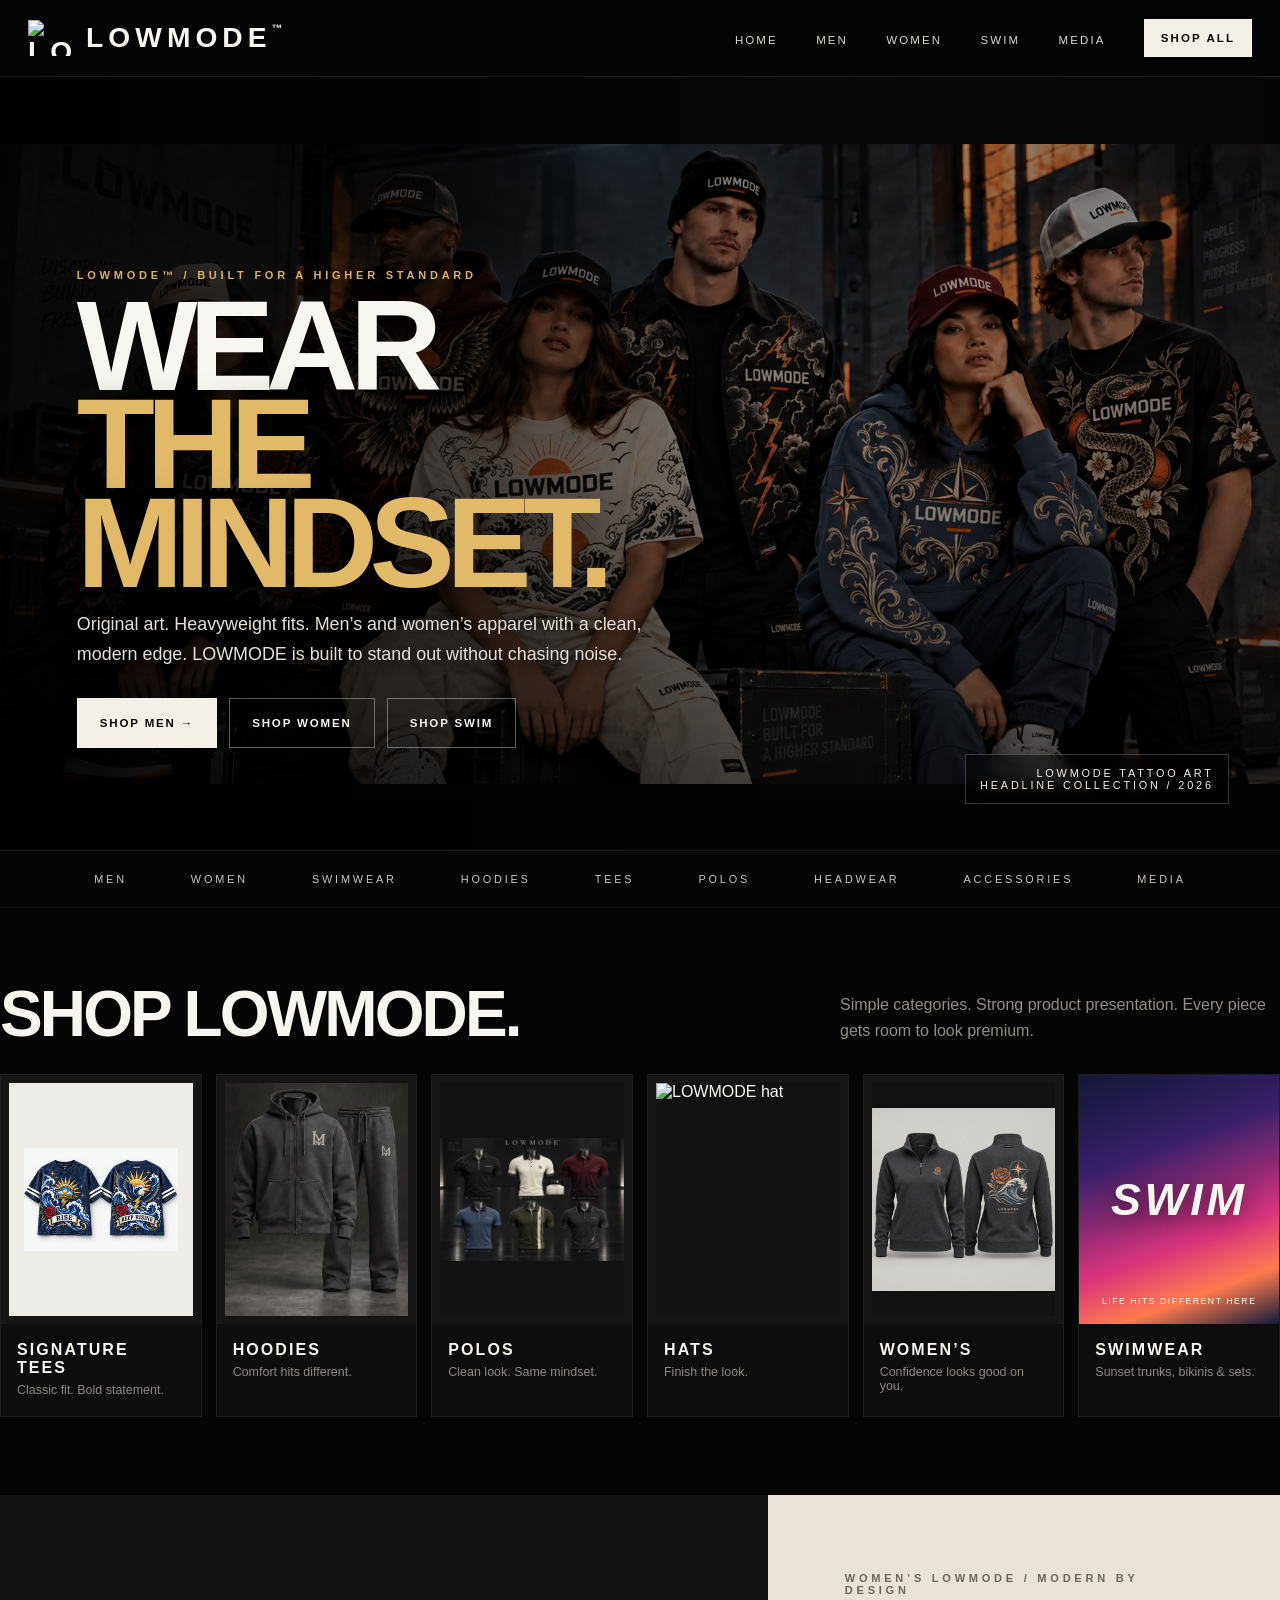
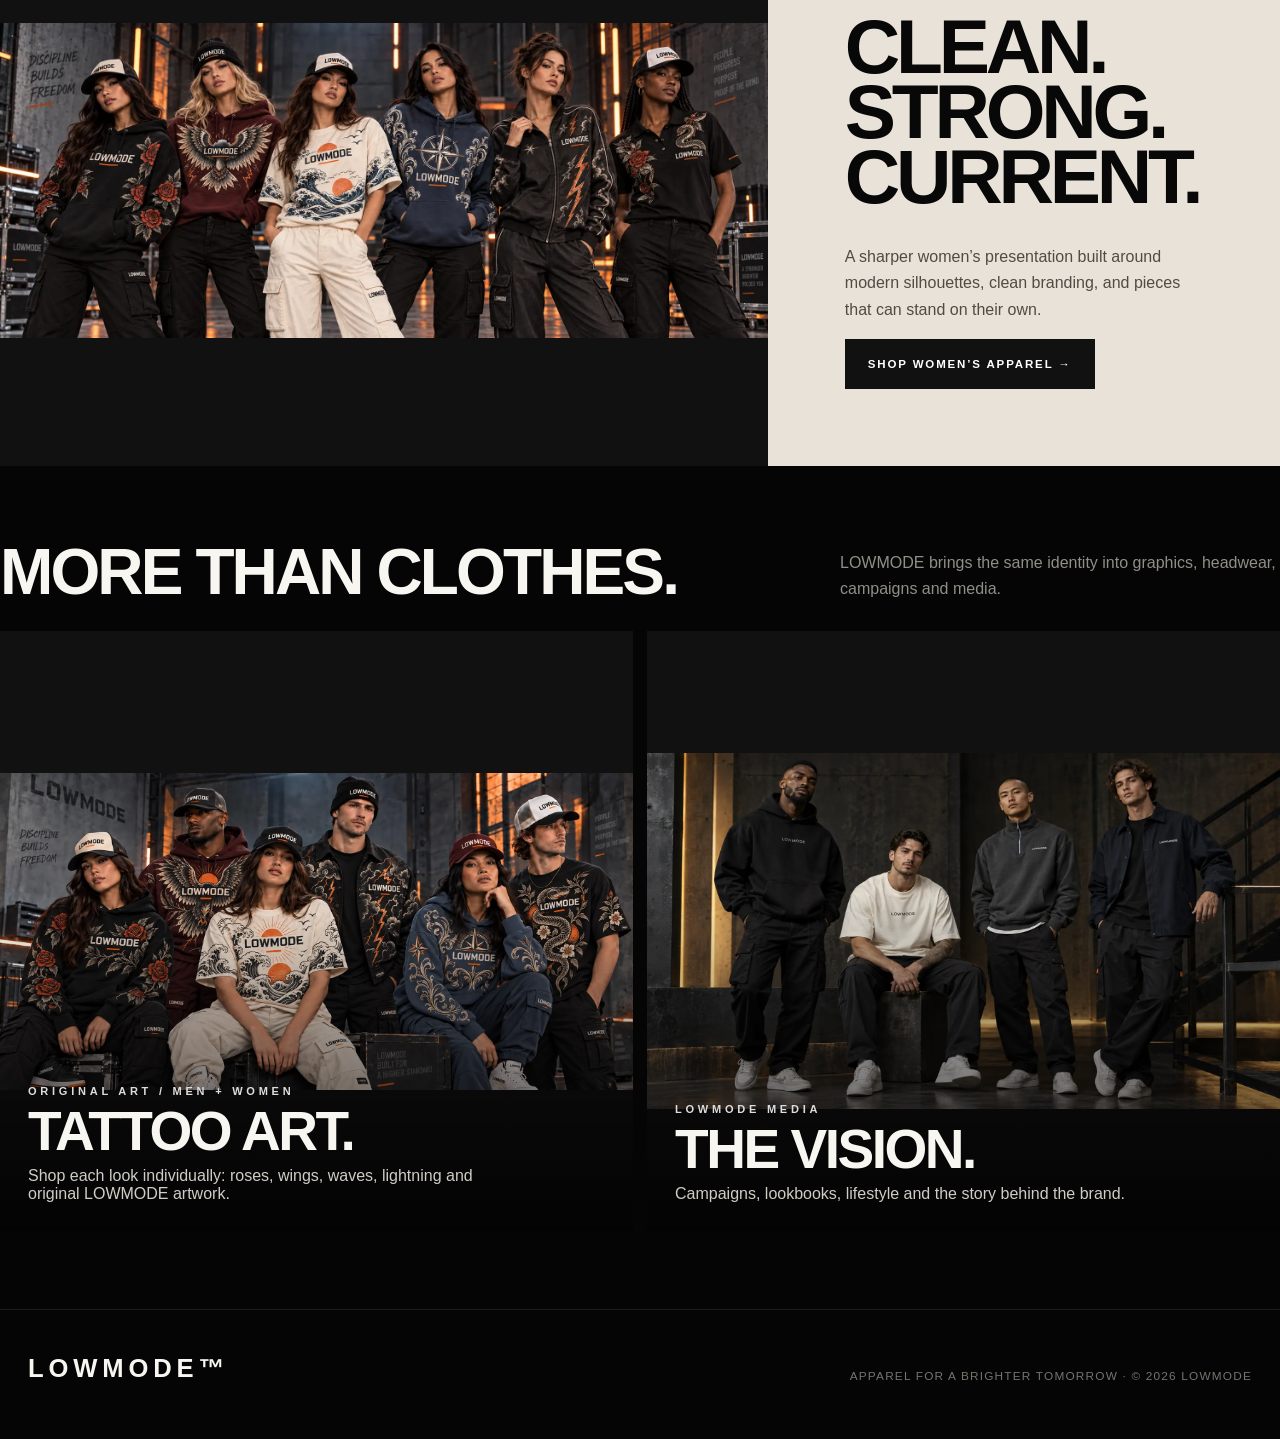
==== index.html @ 1d06d812 "Add swimwear section to LOWMODE homepage" ====
<!doctype html>
<html lang="en">
<head>
  <meta charset="utf-8">
  <meta name="viewport" content="width=device-width, initial-scale=1">
  <meta name="description" content="LOWMODE™ — modern apparel for men and women. Better clothes. Brighter days.">
  <meta name="theme-color" content="#050505">
  <title>LOWMODE™ — Better Clothes. Brighter Days.</title>
  <style>
    *{box-sizing:border-box}html{scroll-behavior:smooth}body{margin:0;background:#050505;color:#f7f6f1;font-family:Inter,Arial,sans-serif;-webkit-font-smoothing:antialiased}a{color:inherit;text-decoration:none}img{display:block;width:100%;max-width:100%;height:auto}.shell{width:min(1440px,100%);margin:auto;padding:0 28px}
    header{position:sticky;top:0;z-index:20;background:rgba(5,5,5,.94);backdrop-filter:blur(18px);border-bottom:1px solid #ffffff18}.nav{min-height:76px;display:flex;align-items:center;justify-content:space-between;gap:28px}.brand{font-size:clamp(1.35rem,2.2vw,2rem);font-weight:800;letter-spacing:.18em}.brand sup{font-size:.38em;vertical-align:top}.links{display:flex;align-items:center;gap:clamp(20px,3vw,44px);font-size:.72rem;letter-spacing:.18em;text-transform:uppercase;color:#d8d6d0}.links a{padding:28px 0 24px}.links a:hover{color:white}.shop-link{border:1px solid #f4f0e8!important;background:#f4f0e8;color:#090909!important;padding:12px 16px!important;font-weight:800}
    .hero{position:relative;min-height:86vh;display:flex;align-items:flex-end;overflow:hidden;background:#090909;border-bottom:1px solid #ffffff14}.hero-bg{position:absolute;inset:0;display:flex;align-items:center;justify-content:center;background:#090909}.hero-bg img{width:100%;height:100%;object-fit:contain;object-position:center;filter:saturate(1.03) contrast(1.09) brightness(.76)}.hero:after{content:"";position:absolute;inset:0;background:linear-gradient(90deg,rgba(0,0,0,.9) 0%,rgba(0,0,0,.64) 36%,rgba(0,0,0,.18) 68%,rgba(0,0,0,.4) 100%),linear-gradient(0deg,rgba(0,0,0,.58),transparent 48%)}.hero-copy{position:relative;z-index:2;max-width:860px;padding:clamp(54px,8vw,112px) clamp(22px,6vw,84px)}.eyebrow{font-size:.69rem;letter-spacing:.34em;text-transform:uppercase;color:#d8b16a;font-weight:800}.hero h1{margin:16px 0 18px;font-size:clamp(4.8rem,10vw,9.8rem);line-height:.77;letter-spacing:-.067em;text-transform:uppercase;text-shadow:0 12px 36px rgba(0,0,0,.55)}.hero h1 span{display:block}.hero h1 .gold{color:#e2b968}.hero p{max-width:610px;color:#e4e0d9;line-height:1.65;font-size:clamp(.98rem,1.4vw,1.12rem);text-shadow:0 2px 14px #000}.cta{display:flex;gap:12px;flex-wrap:wrap;margin-top:28px}.btn{display:inline-flex;align-items:center;justify-content:center;min-height:50px;padding:0 22px;border:1px solid #ffffff5c;font-size:.72rem;font-weight:800;letter-spacing:.16em;text-transform:uppercase;transition:.2s}.btn.primary{background:#f4f0e8;color:#090909;border-color:#f4f0e8}.btn:hover{transform:translateY(-2px);box-shadow:0 12px 28px #0005}.hero-note{position:absolute;z-index:3;right:clamp(20px,4vw,52px);bottom:clamp(22px,4vw,46px);text-align:right;font-size:.68rem;letter-spacing:.26em;text-transform:uppercase;color:#f3eee5;padding:12px 14px;border:1px solid #ffffff36;background:#0007;backdrop-filter:blur(8px)}
    .strip{border-bottom:1px solid #ffffff12}.strip-inner{display:flex;justify-content:center;gap:clamp(24px,5vw,76px);padding:22px 28px;font-size:.68rem;letter-spacing:.26em;text-transform:uppercase;color:#c9c6be;overflow-x:auto;white-space:nowrap}
    .section{padding:78px 0}.section-head{display:flex;justify-content:space-between;align-items:end;gap:28px;margin-bottom:30px}.section-head h2{margin:0;font-size:clamp(2.3rem,5vw,5rem);line-height:.9;letter-spacing:-.045em;text-transform:uppercase}.section-head p{margin:0;max-width:440px;color:#918e87;line-height:1.6}
    .category-grid{display:grid;grid-template-columns:repeat(6,1fr);gap:14px}.card{background:#0d0d0d;border:1px solid #ffffff12;overflow:hidden;transition:.2s}.card:hover{transform:translateY(-3px);border-color:#ffffff2e}.card-media{aspect-ratio:4/5;overflow:hidden;background:#151515;display:flex;align-items:center;justify-content:center;padding:8px}.card-media img{width:100%;height:100%;object-fit:contain;object-position:center;background:#111}.card-media.contain img{object-fit:contain;padding:8%;background:#efede7}.swim-media{position:relative;background:linear-gradient(160deg,#101735 0%,#39206a 32%,#db347b 65%,#ff7b4d 82%,#111a3d 100%);padding:0}.swim-media:before{content:"SWIM";font-size:clamp(1.9rem,3.5vw,4rem);font-weight:900;letter-spacing:.08em;font-style:italic;text-shadow:0 5px 24px #0008}.swim-media:after{content:"LIFE HITS DIFFERENT HERE";position:absolute;left:14px;right:14px;bottom:18px;text-align:center;font-size:.54rem;letter-spacing:.18em}.card-copy{padding:17px 16px 19px}.card-copy h3{margin:0 0 6px;font-size:1rem;letter-spacing:.13em;text-transform:uppercase}.card-copy p{margin:0;color:#8e8b85;font-size:.78rem}
    .statement{display:grid;grid-template-columns:1.2fr .8fr;min-height:560px;background:#e8e2d8;color:#080808}.statement img{width:100%;height:100%;object-fit:contain;object-position:center;background:#111}.statement-copy{padding:clamp(40px,6vw,90px);display:flex;flex-direction:column;justify-content:center}.statement-copy .eyebrow{color:#6b655c}.statement-copy h2{margin:18px 0;font-size:clamp(3.2rem,6vw,6.6rem);line-height:.85;letter-spacing:-.055em;text-transform:uppercase}.statement-copy p{max-width:520px;line-height:1.65;color:#504b44}.statement-copy .btn{border-color:#111;background:#111;color:white;width:max-content}
    .split{display:grid;grid-template-columns:1fr 1fr;gap:14px}.feature{position:relative;min-height:600px;overflow:hidden;background:#111;display:flex;align-items:center;justify-content:center}.feature img{width:100%;height:100%;object-fit:contain;object-position:center;background:#111}.feature:after{content:"";position:absolute;inset:0;background:linear-gradient(180deg,transparent 44%,rgba(0,0,0,.82))}.feature-copy{position:absolute;z-index:2;left:28px;right:28px;bottom:28px}.feature-copy .eyebrow{color:#ddd}.feature-copy h3{margin:10px 0 12px;font-size:clamp(2.5rem,4.3vw,4.8rem);line-height:.88;text-transform:uppercase;letter-spacing:-.045em}.feature-copy p{margin:0;color:#d0cdc5;max-width:500px}
    footer{border-top:1px solid #ffffff17;padding:44px 0 56px}.foot{display:flex;justify-content:space-between;align-items:end;gap:30px}.foot strong{font-size:1.6rem;letter-spacing:.19em}.foot p{margin:0;color:#77736d;font-size:.74rem;letter-spacing:.1em;text-transform:uppercase}
    .brand{display:flex;align-items:center;gap:10px}.brand-emblem{width:48px!important;height:36px!important;object-fit:contain!important;flex:0 0 auto}
    @media(max-width:1100px){.category-grid{grid-template-columns:repeat(3,1fr)}}
    @media(max-width:1000px){.hero{min-height:82vh}.statement{grid-template-columns:1fr}.statement img{max-height:580px}.split{grid-template-columns:1fr}.feature{min-height:520px}.hero-note{display:none}}
    @media(max-width:720px){.shell{padding:0 16px}.nav{min-height:66px;align-items:center;padding-top:10px;padding-bottom:10px;gap:14px}.brand span{display:none}.links{gap:18px;max-width:calc(100vw - 82px);overflow-x:auto;white-space:nowrap}.links a{padding:10px 0}.shop-link{padding:9px 12px!important}.hero{min-height:76vh}.hero-copy{padding:44px 20px 54px}.hero h1{font-size:clamp(4.1rem,19vw,6rem)}.hero p{max-width:94%}.section{padding:54px 0}.section-head{display:block}.section-head p{margin-top:14px}.category-grid{grid-template-columns:1fr 1fr;gap:9px}.card-copy{padding:13px 11px}.statement-copy{padding:42px 22px}.feature{min-height:460px}.foot{display:block}.foot p{margin-top:16px}}
  </style>
</head>
<body>
  <header>
    <div class="nav shell">
      <a class="brand" href="/"><img class="brand-emblem" src="/assets/lowmode-eagle-lm-emblem.webp" alt="LOWMODE eagle LM emblem"><span>LOWMODE<sup>™</sup></span></a>
      <nav class="links" aria-label="Main navigation"><a href="/" aria-current="page">Home</a><a href="/collection.html#men">Men</a><a href="/women.html">Women</a><a href="/swimwear.html">Swim</a><a href="/lookbook.html">Media</a><a class="shop-link" href="/collection.html#all">Shop all</a></nav>
    </div>
  </header>

  <main>
    <section class="hero">
      <div class="hero-bg"><img src="/assets/lowmode-tattoo-art-collection.webp" alt="LOWMODE tattoo art collection campaign"></div>
      <div class="hero-copy"><div class="eyebrow">LOWMODE™ / Built for a higher standard</div><h1><span>Wear</span><span class="gold">the mindset.</span></h1><p>Original art. Heavyweight fits. Men’s and women’s apparel with a clean, modern edge. LOWMODE is built to stand out without chasing noise.</p><div class="cta"><a class="btn primary" href="/collection.html#men">Shop men →</a><a class="btn" href="/women.html">Shop women</a><a class="btn" href="/swimwear.html">Shop swim</a></div></div>
      <div class="hero-note">LOWMODE Tattoo Art<br>Headline Collection / 2026</div>
    </section>
    <div class="strip"><div class="strip-inner"><span>Men</span><span>Women</span><span>Swimwear</span><span>Hoodies</span><span>Tees</span><span>Polos</span><span>Headwear</span><span>Accessories</span><span>Media</span></div></div>
    <section class="section shell"><div class="section-head"><h2>Shop LOWMODE.</h2><p>Simple categories. Strong product presentation. Every piece gets room to look premium.</p></div><div class="category-grid"><a class="card" href="/collection.html#tee-shirts"><div class="card-media contain"><img src="/assets/rise-tee-front-back-v2.jpg" alt="LOWMODE signature tee"></div><div class="card-copy"><h3>Signature Tees</h3><p>Classic fit. Bold statement.</p></div></a><a class="card" href="/collection.html#layers"><div class="card-media"><img src="/assets/graphite-set.webp" alt="LOWMODE hoodie"></div><div class="card-copy"><h3>Hoodies</h3><p>Comfort hits different.</p></div></a><a class="card" href="/collection.html#polos"><div class="card-media"><img src="/assets/lowmode-premium-polo-collection.webp" alt="LOWMODE premium polo"></div><div class="card-copy"><h3>Polos</h3><p>Clean look. Same mindset.</p></div></a><a class="card" href="/collection.html#accessories"><div class="card-media"><img src="/assets/lowmode-sunset-cap.webp" alt="LOWMODE hat"></div><div class="card-copy"><h3>Hats</h3><p>Finish the look.</p></div></a><a class="card" href="/women.html"><div class="card-media"><img src="/assets/lowmode-rose-current-quarter-zip.webp" alt="LOWMODE Rose Current Quarter-Zip"></div><div class="card-copy"><h3>Women’s</h3><p>Confidence looks good on you.</p></div></a><a class="card" href="/swimwear.html"><div class="card-media swim-media"></div><div class="card-copy"><h3>Swimwear</h3><p>Sunset trunks, bikinis & sets.</p></div></a></div></section>
    <section class="statement"><img src="/assets/lowmode-womens-complete.webp" alt="LOWMODE women modern apparel campaign"><div class="statement-copy"><div class="eyebrow">Women’s LOWMODE / Modern by design</div><h2>Clean.<br>Strong.<br>Current.</h2><p>A sharper women’s presentation built around modern silhouettes, clean branding, and pieces that can stand on their own.</p><a class="btn" href="/women.html">Shop women’s apparel →</a></div></section>
    <section class="section shell"><div class="section-head"><h2>More than clothes.</h2><p>LOWMODE brings the same identity into graphics, headwear, campaigns and media.</p></div><div class="split"><a class="feature" href="/collection.html#tattoo"><img src="/assets/lowmode-tattoo-art-collection.webp" alt="LOWMODE tattoo art collection"><div class="feature-copy"><div class="eyebrow">Original art / Men + Women</div><h3>Tattoo Art.</h3><p>Shop each look individually: roses, wings, waves, lightning and original LOWMODE artwork.</p></div></a><a class="feature" href="/lookbook.html"><img src="/assets/lowmode-mens-modern.webp" alt="LOWMODE lifestyle campaign"><div class="feature-copy"><div class="eyebrow">LOWMODE Media</div><h3>The vision.</h3><p>Campaigns, lookbooks, lifestyle and the story behind the brand.</p></div></a></div></section>
  </main>
  <footer><div class="foot shell"><strong>LOWMODE™</strong><p>Apparel for a brighter tomorrow · © 2026 LOWMODE</p></div></footer>
</body>
</html>
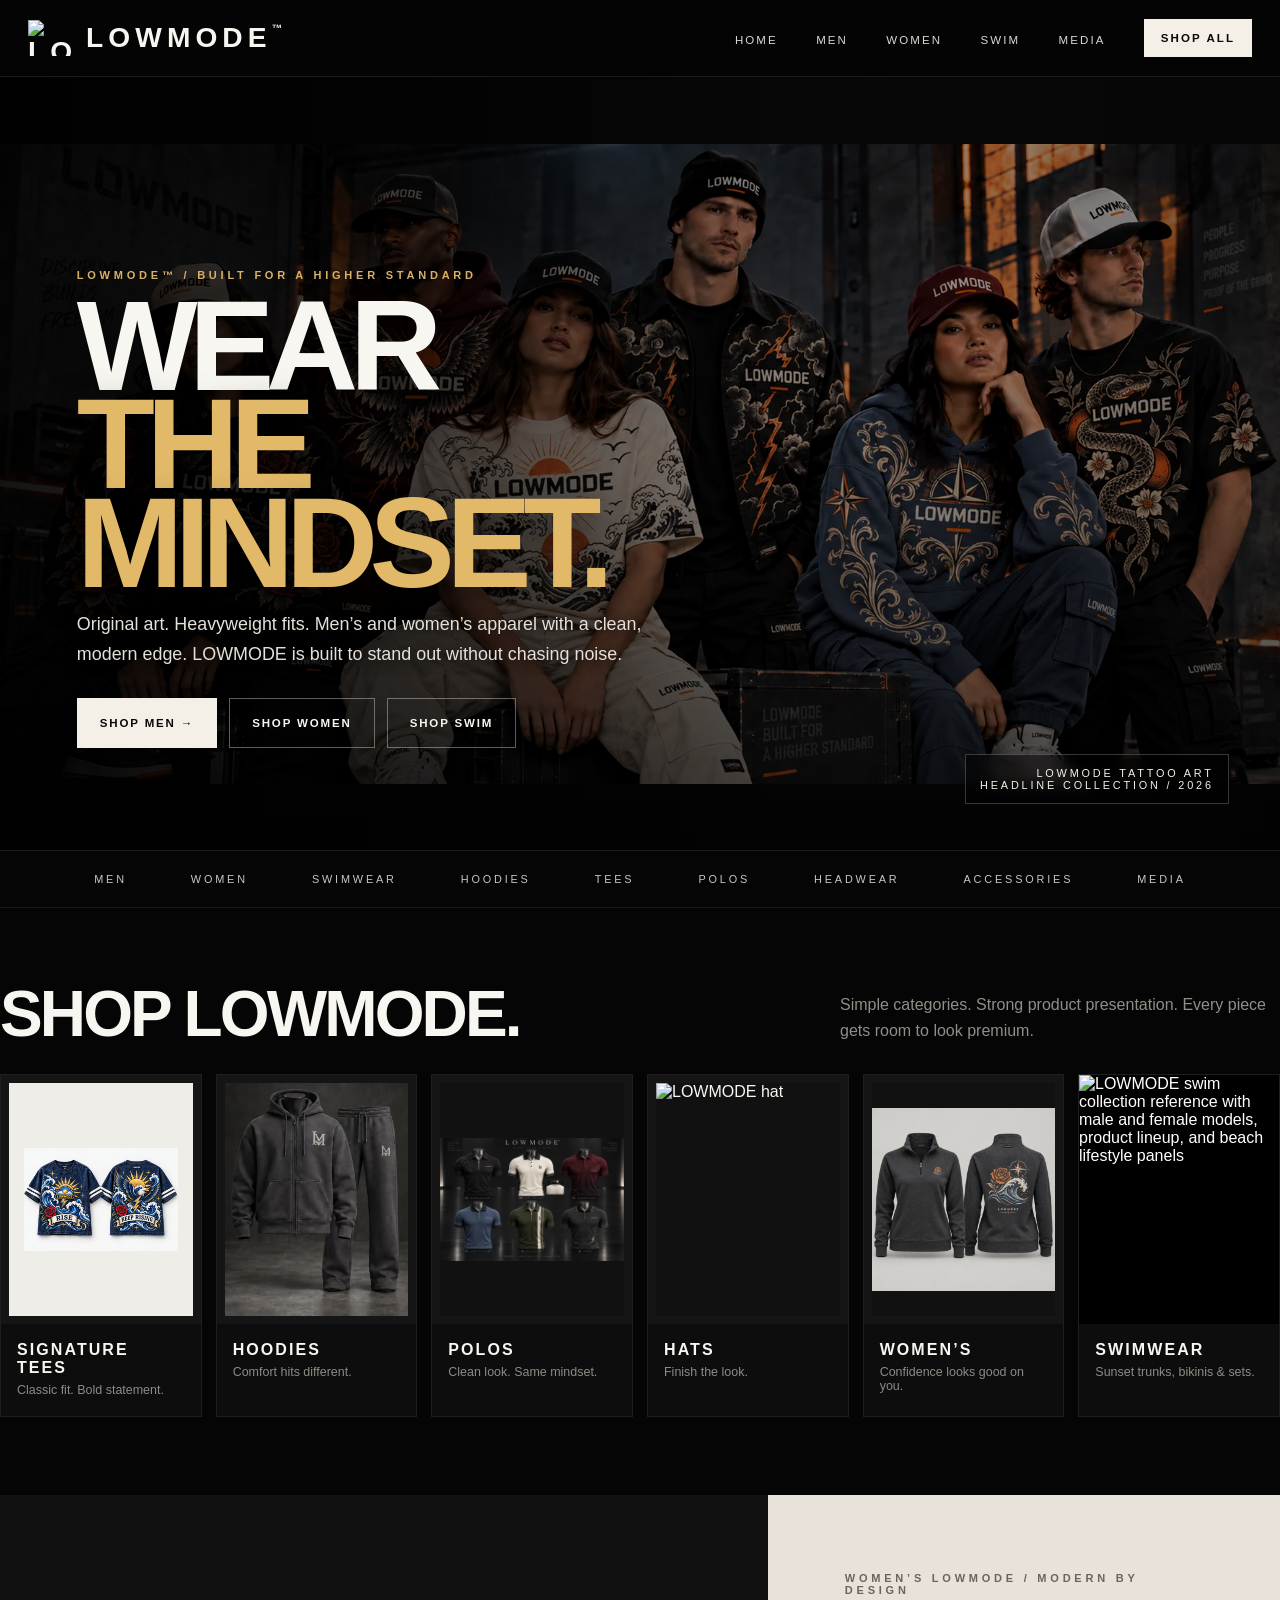
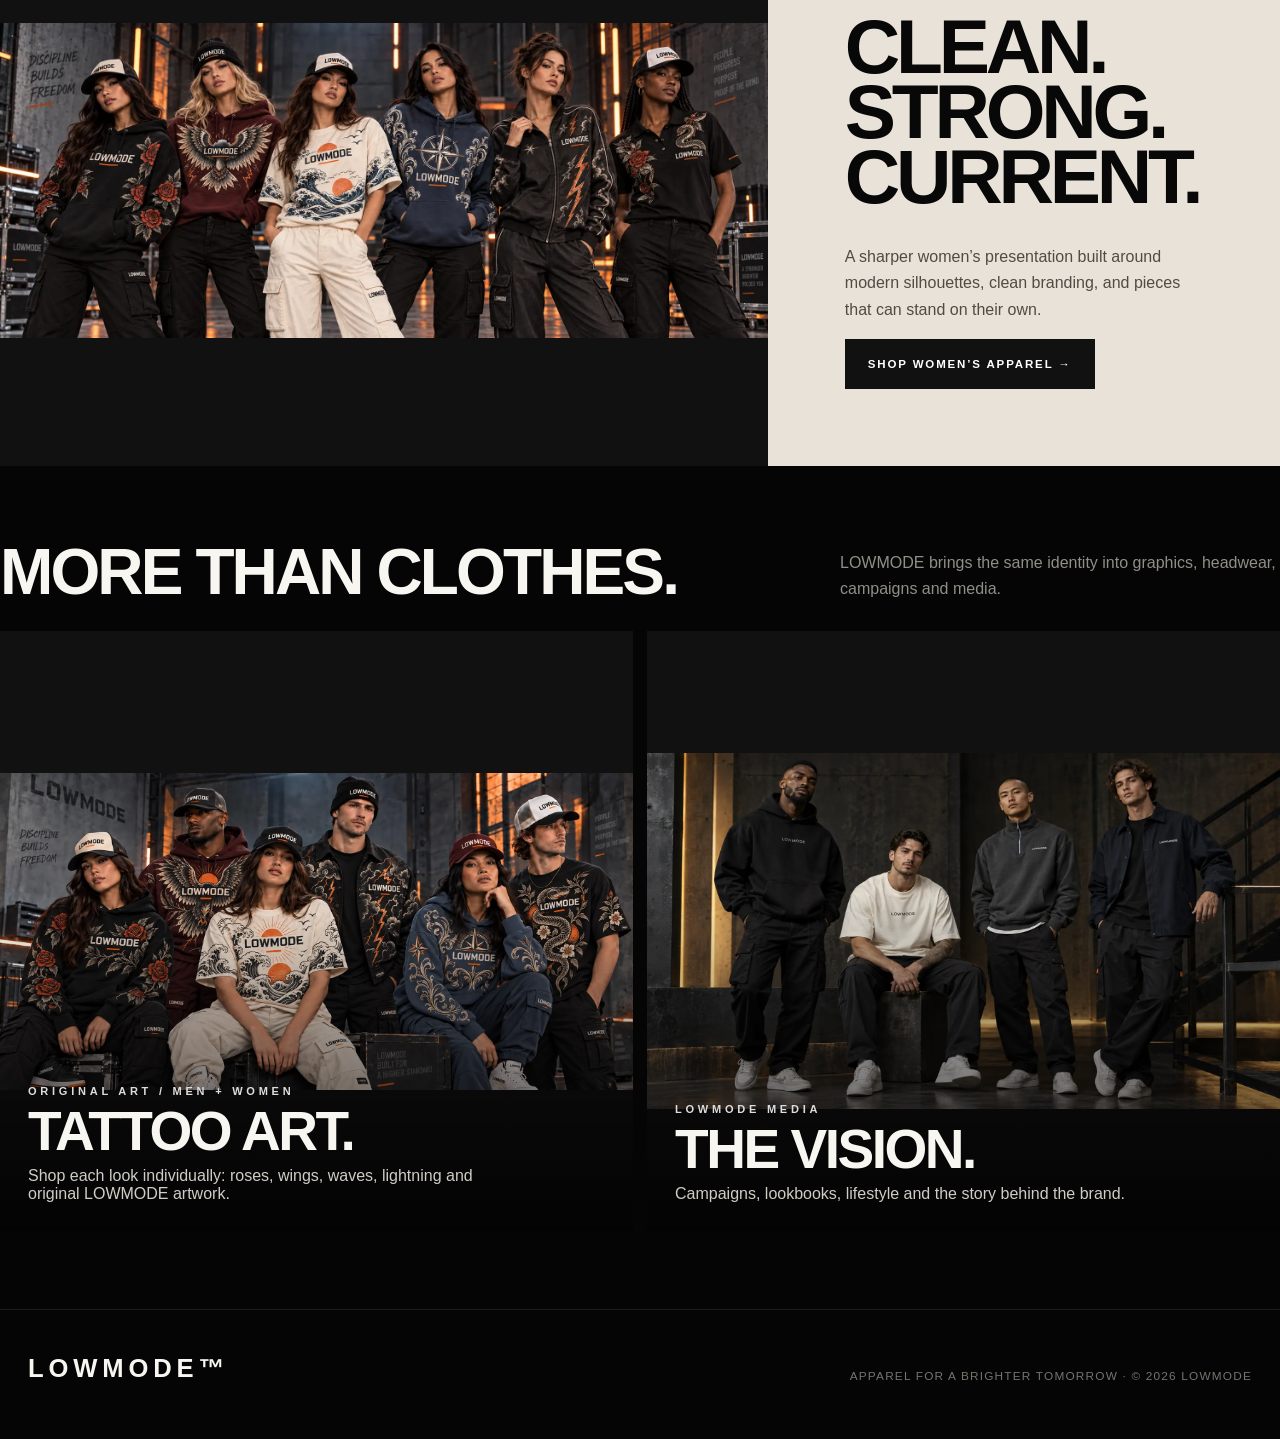
==== commit e7ce6db0: "Show live swim collection preview on homepage" ====
--- a/index.html
+++ b/index.html
@@ -12,7 +12,7 @@
     .hero{position:relative;min-height:86vh;display:flex;align-items:flex-end;overflow:hidden;background:#090909;border-bottom:1px solid #ffffff14}.hero-bg{position:absolute;inset:0;display:flex;align-items:center;justify-content:center;background:#090909}.hero-bg img{width:100%;height:100%;object-fit:contain;object-position:center;filter:saturate(1.03) contrast(1.09) brightness(.76)}.hero:after{content:"";position:absolute;inset:0;background:linear-gradient(90deg,rgba(0,0,0,.9) 0%,rgba(0,0,0,.64) 36%,rgba(0,0,0,.18) 68%,rgba(0,0,0,.4) 100%),linear-gradient(0deg,rgba(0,0,0,.58),transparent 48%)}.hero-copy{position:relative;z-index:2;max-width:860px;padding:clamp(54px,8vw,112px) clamp(22px,6vw,84px)}.eyebrow{font-size:.69rem;letter-spacing:.34em;text-transform:uppercase;color:#d8b16a;font-weight:800}.hero h1{margin:16px 0 18px;font-size:clamp(4.8rem,10vw,9.8rem);line-height:.77;letter-spacing:-.067em;text-transform:uppercase;text-shadow:0 12px 36px rgba(0,0,0,.55)}.hero h1 span{display:block}.hero h1 .gold{color:#e2b968}.hero p{max-width:610px;color:#e4e0d9;line-height:1.65;font-size:clamp(.98rem,1.4vw,1.12rem);text-shadow:0 2px 14px #000}.cta{display:flex;gap:12px;flex-wrap:wrap;margin-top:28px}.btn{display:inline-flex;align-items:center;justify-content:center;min-height:50px;padding:0 22px;border:1px solid #ffffff5c;font-size:.72rem;font-weight:800;letter-spacing:.16em;text-transform:uppercase;transition:.2s}.btn.primary{background:#f4f0e8;color:#090909;border-color:#f4f0e8}.btn:hover{transform:translateY(-2px);box-shadow:0 12px 28px #0005}.hero-note{position:absolute;z-index:3;right:clamp(20px,4vw,52px);bottom:clamp(22px,4vw,46px);text-align:right;font-size:.68rem;letter-spacing:.26em;text-transform:uppercase;color:#f3eee5;padding:12px 14px;border:1px solid #ffffff36;background:#0007;backdrop-filter:blur(8px)}
     .strip{border-bottom:1px solid #ffffff12}.strip-inner{display:flex;justify-content:center;gap:clamp(24px,5vw,76px);padding:22px 28px;font-size:.68rem;letter-spacing:.26em;text-transform:uppercase;color:#c9c6be;overflow-x:auto;white-space:nowrap}
     .section{padding:78px 0}.section-head{display:flex;justify-content:space-between;align-items:end;gap:28px;margin-bottom:30px}.section-head h2{margin:0;font-size:clamp(2.3rem,5vw,5rem);line-height:.9;letter-spacing:-.045em;text-transform:uppercase}.section-head p{margin:0;max-width:440px;color:#918e87;line-height:1.6}
-    .category-grid{display:grid;grid-template-columns:repeat(6,1fr);gap:14px}.card{background:#0d0d0d;border:1px solid #ffffff12;overflow:hidden;transition:.2s}.card:hover{transform:translateY(-3px);border-color:#ffffff2e}.card-media{aspect-ratio:4/5;overflow:hidden;background:#151515;display:flex;align-items:center;justify-content:center;padding:8px}.card-media img{width:100%;height:100%;object-fit:contain;object-position:center;background:#111}.card-media.contain img{object-fit:contain;padding:8%;background:#efede7}.swim-media{position:relative;background:linear-gradient(160deg,#101735 0%,#39206a 32%,#db347b 65%,#ff7b4d 82%,#111a3d 100%);padding:0}.swim-media:before{content:"SWIM";font-size:clamp(1.9rem,3.5vw,4rem);font-weight:900;letter-spacing:.08em;font-style:italic;text-shadow:0 5px 24px #0008}.swim-media:after{content:"LIFE HITS DIFFERENT HERE";position:absolute;left:14px;right:14px;bottom:18px;text-align:center;font-size:.54rem;letter-spacing:.18em}.card-copy{padding:17px 16px 19px}.card-copy h3{margin:0 0 6px;font-size:1rem;letter-spacing:.13em;text-transform:uppercase}.card-copy p{margin:0;color:#8e8b85;font-size:.78rem}
+    .category-grid{display:grid;grid-template-columns:repeat(6,1fr);gap:14px}.card{background:#0d0d0d;border:1px solid #ffffff12;overflow:hidden;transition:.2s}.card:hover{transform:translateY(-3px);border-color:#ffffff2e}.card-media{aspect-ratio:4/5;overflow:hidden;background:#151515;display:flex;align-items:center;justify-content:center;padding:8px}.card-media img{width:100%;height:100%;object-fit:contain;object-position:center;background:#111}.card-media.contain img{object-fit:contain;padding:8%;background:#efede7}.swim-media{position:relative;background:#111;padding:0;overflow:hidden}.swim-media iframe{width:100%;height:100%;border:0;pointer-events:none;display:block;background:#000}.card-copy{padding:17px 16px 19px}.card-copy h3{margin:0 0 6px;font-size:1rem;letter-spacing:.13em;text-transform:uppercase}.card-copy p{margin:0;color:#8e8b85;font-size:.78rem}
     .statement{display:grid;grid-template-columns:1.2fr .8fr;min-height:560px;background:#e8e2d8;color:#080808}.statement img{width:100%;height:100%;object-fit:contain;object-position:center;background:#111}.statement-copy{padding:clamp(40px,6vw,90px);display:flex;flex-direction:column;justify-content:center}.statement-copy .eyebrow{color:#6b655c}.statement-copy h2{margin:18px 0;font-size:clamp(3.2rem,6vw,6.6rem);line-height:.85;letter-spacing:-.055em;text-transform:uppercase}.statement-copy p{max-width:520px;line-height:1.65;color:#504b44}.statement-copy .btn{border-color:#111;background:#111;color:white;width:max-content}
     .split{display:grid;grid-template-columns:1fr 1fr;gap:14px}.feature{position:relative;min-height:600px;overflow:hidden;background:#111;display:flex;align-items:center;justify-content:center}.feature img{width:100%;height:100%;object-fit:contain;object-position:center;background:#111}.feature:after{content:"";position:absolute;inset:0;background:linear-gradient(180deg,transparent 44%,rgba(0,0,0,.82))}.feature-copy{position:absolute;z-index:2;left:28px;right:28px;bottom:28px}.feature-copy .eyebrow{color:#ddd}.feature-copy h3{margin:10px 0 12px;font-size:clamp(2.5rem,4.3vw,4.8rem);line-height:.88;text-transform:uppercase;letter-spacing:-.045em}.feature-copy p{margin:0;color:#d0cdc5;max-width:500px}
     footer{border-top:1px solid #ffffff17;padding:44px 0 56px}.foot{display:flex;justify-content:space-between;align-items:end;gap:30px}.foot strong{font-size:1.6rem;letter-spacing:.19em}.foot p{margin:0;color:#77736d;font-size:.74rem;letter-spacing:.1em;text-transform:uppercase}
@@ -37,10 +37,10 @@
       <div class="hero-note">LOWMODE Tattoo Art<br>Headline Collection / 2026</div>
     </section>
     <div class="strip"><div class="strip-inner"><span>Men</span><span>Women</span><span>Swimwear</span><span>Hoodies</span><span>Tees</span><span>Polos</span><span>Headwear</span><span>Accessories</span><span>Media</span></div></div>
-    <section class="section shell"><div class="section-head"><h2>Shop LOWMODE.</h2><p>Simple categories. Strong product presentation. Every piece gets room to look premium.</p></div><div class="category-grid"><a class="card" href="/collection.html#tee-shirts"><div class="card-media contain"><img src="/assets/rise-tee-front-back-v2.jpg" alt="LOWMODE signature tee"></div><div class="card-copy"><h3>Signature Tees</h3><p>Classic fit. Bold statement.</p></div></a><a class="card" href="/collection.html#layers"><div class="card-media"><img src="/assets/graphite-set.webp" alt="LOWMODE hoodie"></div><div class="card-copy"><h3>Hoodies</h3><p>Comfort hits different.</p></div></a><a class="card" href="/collection.html#polos"><div class="card-media"><img src="/assets/lowmode-premium-polo-collection.webp" alt="LOWMODE premium polo"></div><div class="card-copy"><h3>Polos</h3><p>Clean look. Same mindset.</p></div></a><a class="card" href="/collection.html#accessories"><div class="card-media"><img src="/assets/lowmode-sunset-cap.webp" alt="LOWMODE hat"></div><div class="card-copy"><h3>Hats</h3><p>Finish the look.</p></div></a><a class="card" href="/women.html"><div class="card-media"><img src="/assets/lowmode-rose-current-quarter-zip.webp" alt="LOWMODE Rose Current Quarter-Zip"></div><div class="card-copy"><h3>Women’s</h3><p>Confidence looks good on you.</p></div></a><a class="card" href="/swimwear.html"><div class="card-media swim-media"></div><div class="card-copy"><h3>Swimwear</h3><p>Sunset trunks, bikinis & sets.</p></div></a></div></section>
+    <section class="section shell"><div class="section-head"><h2>Shop LOWMODE.</h2><p>Simple categories. Strong product presentation. Every piece gets room to look premium.</p></div><div class="category-grid"><a class="card" href="/collection.html#tee-shirts"><div class="card-media contain"><img src="/assets/rise-tee-front-back-v2.jpg" alt="LOWMODE signature tee"></div><div class="card-copy"><h3>Signature Tees</h3><p>Classic fit. Bold statement.</p></div></a><a class="card" href="/collection.html#layers"><div class="card-media"><img src="/assets/graphite-set.webp" alt="LOWMODE hoodie"></div><div class="card-copy"><h3>Hoodies</h3><p>Comfort hits different.</p></div></a><a class="card" href="/collection.html#polos"><div class="card-media"><img src="/assets/lowmode-premium-polo-collection.webp" alt="LOWMODE premium polo"></div><div class="card-copy"><h3>Polos</h3><p>Clean look. Same mindset.</p></div></a><a class="card" href="/collection.html#accessories"><div class="card-media"><img src="/assets/lowmode-sunset-cap.webp" alt="LOWMODE hat"></div><div class="card-copy"><h3>Hats</h3><p>Finish the look.</p></div></a><a class="card" href="/women.html"><div class="card-media"><img src="/assets/lowmode-rose-current-quarter-zip.webp" alt="LOWMODE Rose Current Quarter-Zip"></div><div class="card-copy"><h3>Women’s</h3><p>Confidence looks good on you.</p></div></a><a class="card" href="/swimwear.html"><div class="card-media swim-media"><iframe src="/swimwear.html" title="LOWMODE Swim Collection preview" loading="lazy" aria-hidden="true"></iframe></div><div class="card-copy"><h3>Swimwear</h3><p>Sunset trunks, bikinis & sets.</p></div></a></div></section>
     <section class="statement"><img src="/assets/lowmode-womens-complete.webp" alt="LOWMODE women modern apparel campaign"><div class="statement-copy"><div class="eyebrow">Women’s LOWMODE / Modern by design</div><h2>Clean.<br>Strong.<br>Current.</h2><p>A sharper women’s presentation built around modern silhouettes, clean branding, and pieces that can stand on their own.</p><a class="btn" href="/women.html">Shop women’s apparel →</a></div></section>
     <section class="section shell"><div class="section-head"><h2>More than clothes.</h2><p>LOWMODE brings the same identity into graphics, headwear, campaigns and media.</p></div><div class="split"><a class="feature" href="/collection.html#tattoo"><img src="/assets/lowmode-tattoo-art-collection.webp" alt="LOWMODE tattoo art collection"><div class="feature-copy"><div class="eyebrow">Original art / Men + Women</div><h3>Tattoo Art.</h3><p>Shop each look individually: roses, wings, waves, lightning and original LOWMODE artwork.</p></div></a><a class="feature" href="/lookbook.html"><img src="/assets/lowmode-mens-modern.webp" alt="LOWMODE lifestyle campaign"><div class="feature-copy"><div class="eyebrow">LOWMODE Media</div><h3>The vision.</h3><p>Campaigns, lookbooks, lifestyle and the story behind the brand.</p></div></a></div></section>
   </main>
   <footer><div class="foot shell"><strong>LOWMODE™</strong><p>Apparel for a brighter tomorrow · © 2026 LOWMODE</p></div></footer>
 </body>
-</html>
+</html>
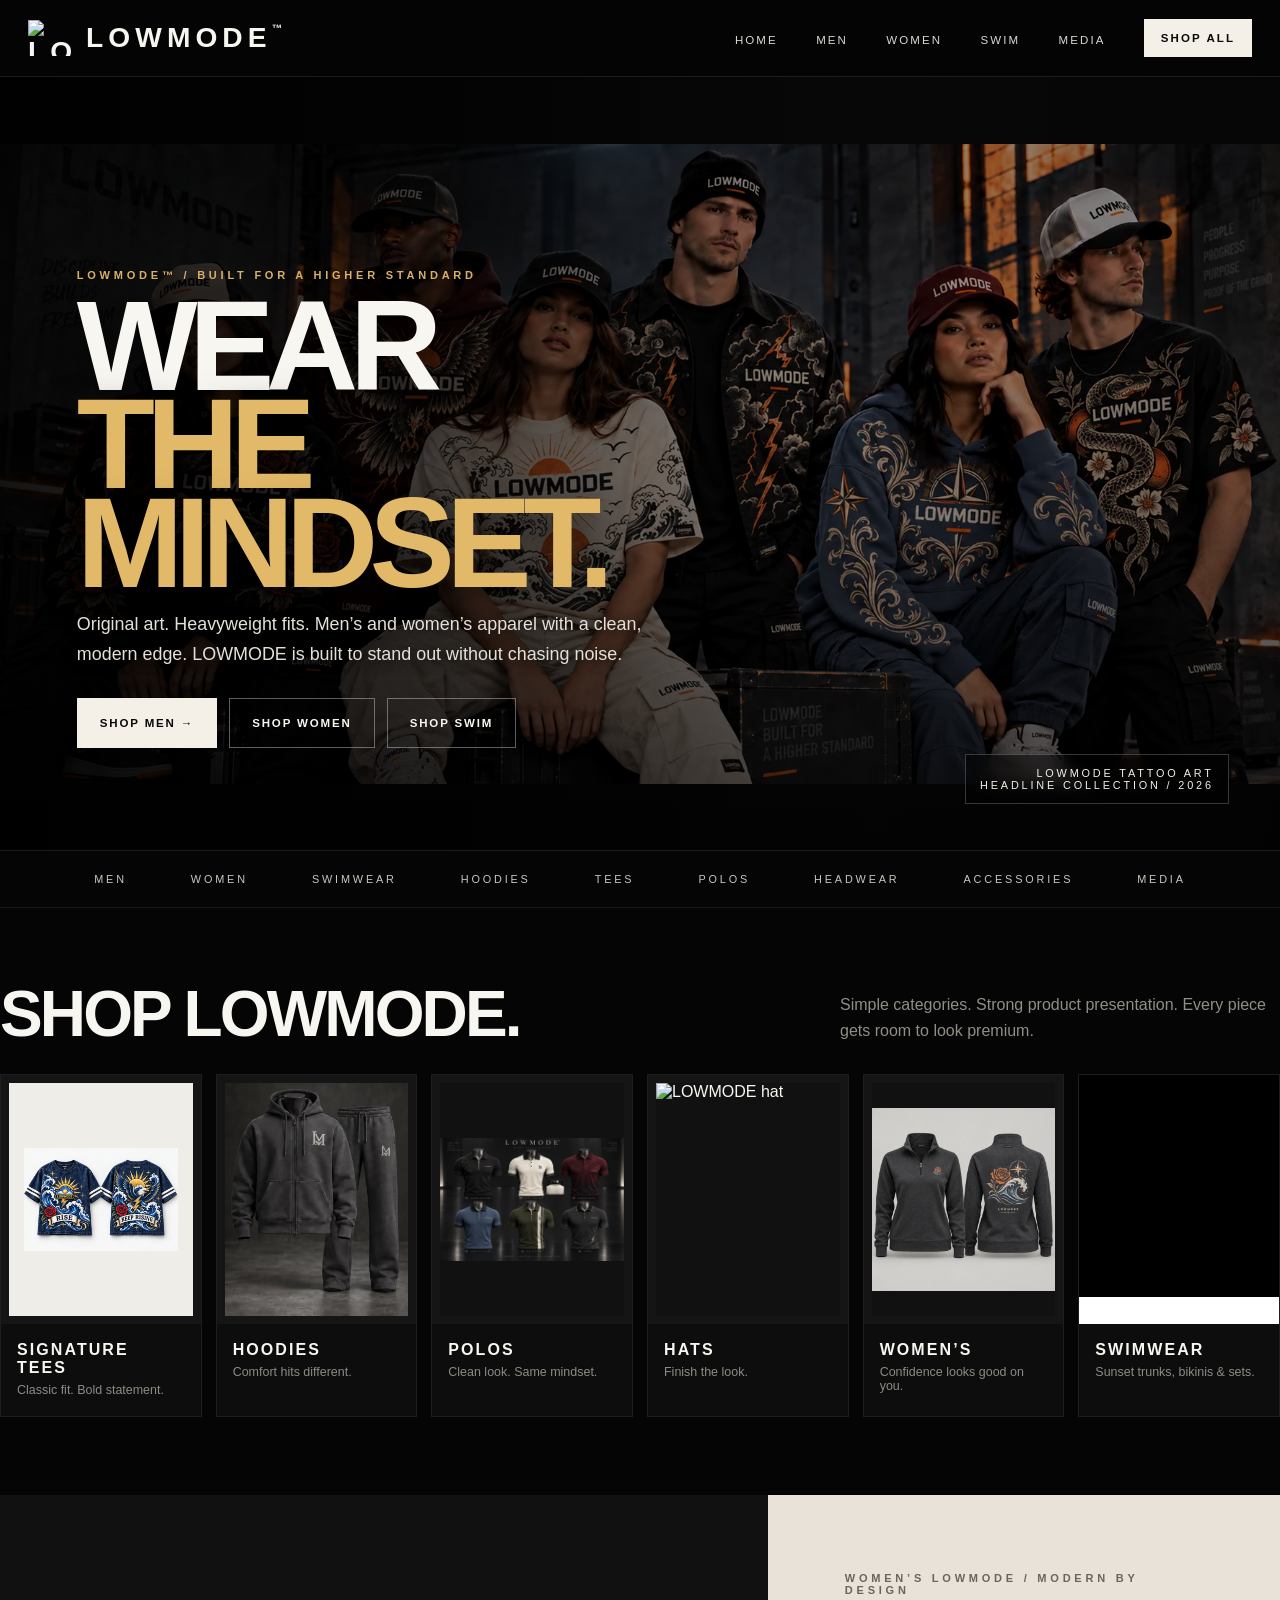
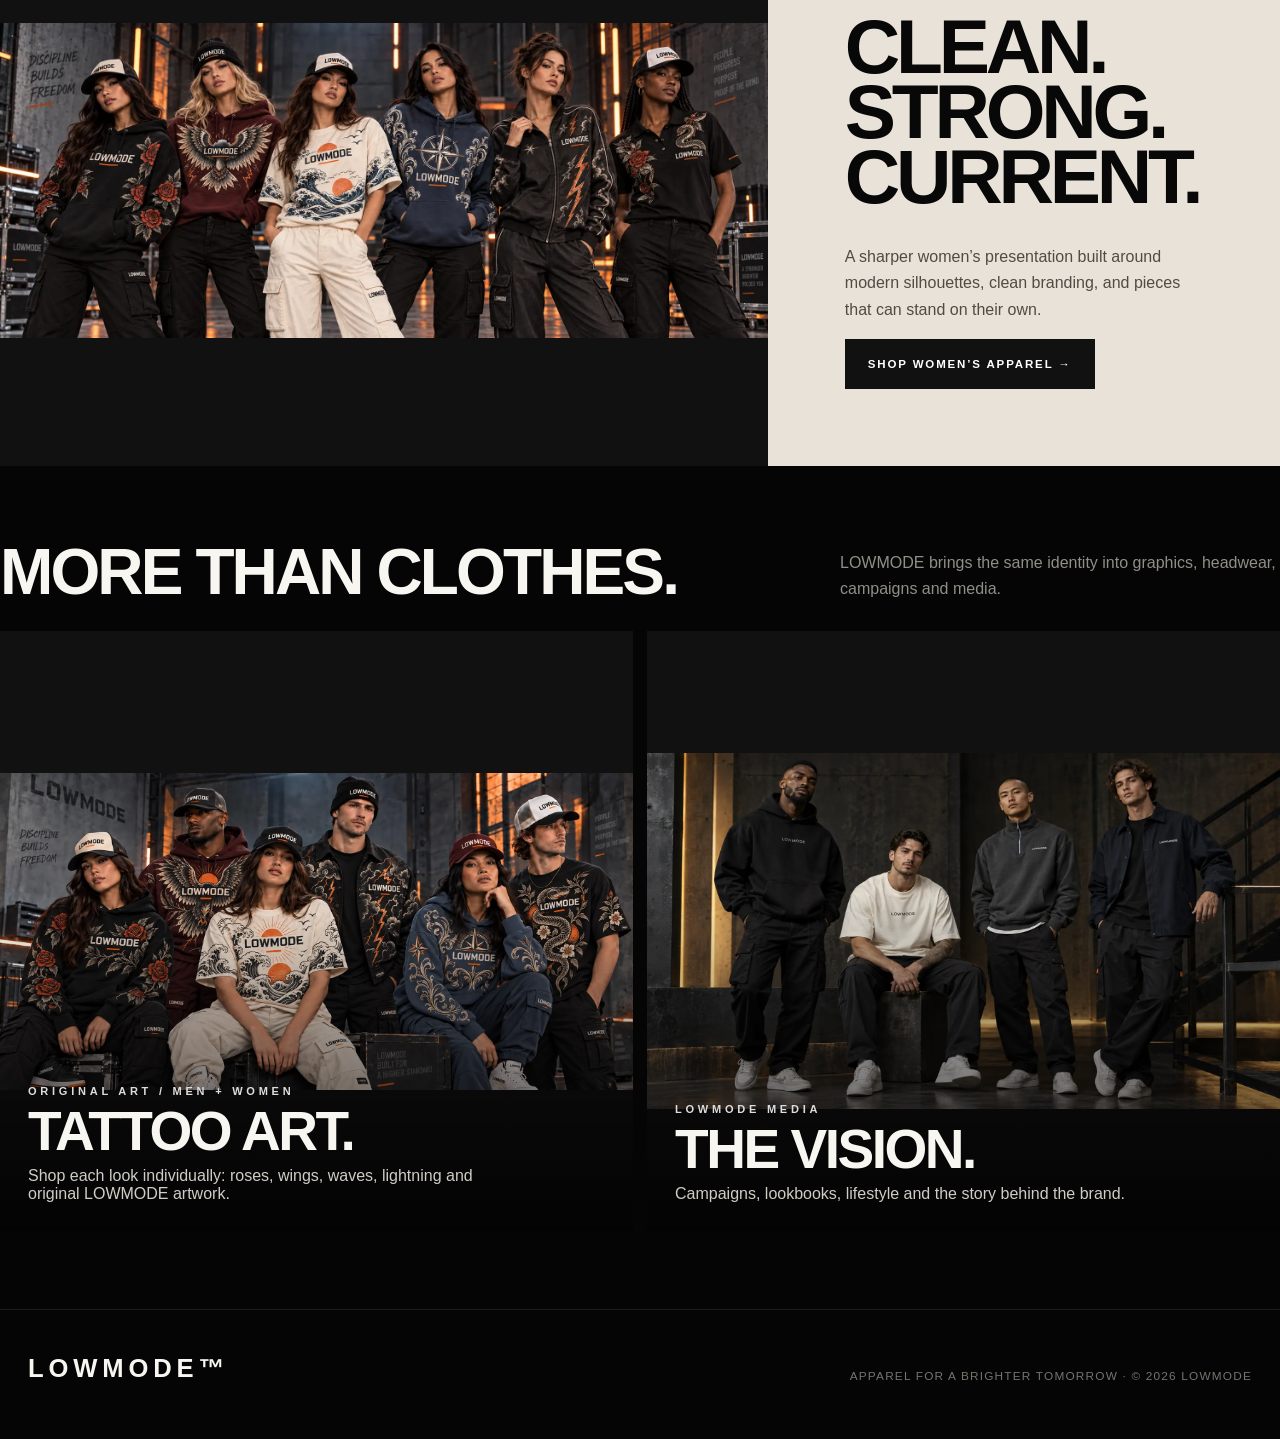
==== commit b43080f0: "Force fresh LOWMODE homepage deployment" ====
--- a/index.html
+++ b/index.html
@@ -5,6 +5,9 @@
   <meta name="viewport" content="width=device-width, initial-scale=1">
   <meta name="description" content="LOWMODE™ — modern apparel for men and women. Better clothes. Brighter days.">
   <meta name="theme-color" content="#050505">
+  <meta http-equiv="Cache-Control" content="no-cache, no-store, must-revalidate">
+  <meta http-equiv="Pragma" content="no-cache">
+  <meta http-equiv="Expires" content="0">
   <title>LOWMODE™ — Better Clothes. Brighter Days.</title>
   <style>
     *{box-sizing:border-box}html{scroll-behavior:smooth}body{margin:0;background:#050505;color:#f7f6f1;font-family:Inter,Arial,sans-serif;-webkit-font-smoothing:antialiased}a{color:inherit;text-decoration:none}img{display:block;width:100%;max-width:100%;height:auto}.shell{width:min(1440px,100%);margin:auto;padding:0 28px}
@@ -25,21 +28,21 @@
 <body>
   <header>
     <div class="nav shell">
-      <a class="brand" href="/"><img class="brand-emblem" src="/assets/lowmode-eagle-lm-emblem.webp" alt="LOWMODE eagle LM emblem"><span>LOWMODE<sup>™</sup></span></a>
+      <a class="brand" href="/"><img class="brand-emblem" src="/assets/lowmode-eagle-lm-emblem.webp?v=202609182335" alt="LOWMODE eagle LM emblem"><span>LOWMODE<sup>™</sup></span></a>
       <nav class="links" aria-label="Main navigation"><a href="/" aria-current="page">Home</a><a href="/collection.html#men">Men</a><a href="/women.html">Women</a><a href="/swimwear.html">Swim</a><a href="/lookbook.html">Media</a><a class="shop-link" href="/collection.html#all">Shop all</a></nav>
     </div>
   </header>
 
   <main>
     <section class="hero">
-      <div class="hero-bg"><img src="/assets/lowmode-tattoo-art-collection.webp" alt="LOWMODE tattoo art collection campaign"></div>
+      <div class="hero-bg"><img src="/assets/lowmode-tattoo-art-collection.webp?v=202609182335" alt="LOWMODE tattoo art collection campaign"></div>
       <div class="hero-copy"><div class="eyebrow">LOWMODE™ / Built for a higher standard</div><h1><span>Wear</span><span class="gold">the mindset.</span></h1><p>Original art. Heavyweight fits. Men’s and women’s apparel with a clean, modern edge. LOWMODE is built to stand out without chasing noise.</p><div class="cta"><a class="btn primary" href="/collection.html#men">Shop men →</a><a class="btn" href="/women.html">Shop women</a><a class="btn" href="/swimwear.html">Shop swim</a></div></div>
       <div class="hero-note">LOWMODE Tattoo Art<br>Headline Collection / 2026</div>
     </section>
     <div class="strip"><div class="strip-inner"><span>Men</span><span>Women</span><span>Swimwear</span><span>Hoodies</span><span>Tees</span><span>Polos</span><span>Headwear</span><span>Accessories</span><span>Media</span></div></div>
-    <section class="section shell"><div class="section-head"><h2>Shop LOWMODE.</h2><p>Simple categories. Strong product presentation. Every piece gets room to look premium.</p></div><div class="category-grid"><a class="card" href="/collection.html#tee-shirts"><div class="card-media contain"><img src="/assets/rise-tee-front-back-v2.jpg" alt="LOWMODE signature tee"></div><div class="card-copy"><h3>Signature Tees</h3><p>Classic fit. Bold statement.</p></div></a><a class="card" href="/collection.html#layers"><div class="card-media"><img src="/assets/graphite-set.webp" alt="LOWMODE hoodie"></div><div class="card-copy"><h3>Hoodies</h3><p>Comfort hits different.</p></div></a><a class="card" href="/collection.html#polos"><div class="card-media"><img src="/assets/lowmode-premium-polo-collection.webp" alt="LOWMODE premium polo"></div><div class="card-copy"><h3>Polos</h3><p>Clean look. Same mindset.</p></div></a><a class="card" href="/collection.html#accessories"><div class="card-media"><img src="/assets/lowmode-sunset-cap.webp" alt="LOWMODE hat"></div><div class="card-copy"><h3>Hats</h3><p>Finish the look.</p></div></a><a class="card" href="/women.html"><div class="card-media"><img src="/assets/lowmode-rose-current-quarter-zip.webp" alt="LOWMODE Rose Current Quarter-Zip"></div><div class="card-copy"><h3>Women’s</h3><p>Confidence looks good on you.</p></div></a><a class="card" href="/swimwear.html"><div class="card-media swim-media"><iframe src="/swimwear.html" title="LOWMODE Swim Collection preview" loading="lazy" aria-hidden="true"></iframe></div><div class="card-copy"><h3>Swimwear</h3><p>Sunset trunks, bikinis & sets.</p></div></a></div></section>
-    <section class="statement"><img src="/assets/lowmode-womens-complete.webp" alt="LOWMODE women modern apparel campaign"><div class="statement-copy"><div class="eyebrow">Women’s LOWMODE / Modern by design</div><h2>Clean.<br>Strong.<br>Current.</h2><p>A sharper women’s presentation built around modern silhouettes, clean branding, and pieces that can stand on their own.</p><a class="btn" href="/women.html">Shop women’s apparel →</a></div></section>
-    <section class="section shell"><div class="section-head"><h2>More than clothes.</h2><p>LOWMODE brings the same identity into graphics, headwear, campaigns and media.</p></div><div class="split"><a class="feature" href="/collection.html#tattoo"><img src="/assets/lowmode-tattoo-art-collection.webp" alt="LOWMODE tattoo art collection"><div class="feature-copy"><div class="eyebrow">Original art / Men + Women</div><h3>Tattoo Art.</h3><p>Shop each look individually: roses, wings, waves, lightning and original LOWMODE artwork.</p></div></a><a class="feature" href="/lookbook.html"><img src="/assets/lowmode-mens-modern.webp" alt="LOWMODE lifestyle campaign"><div class="feature-copy"><div class="eyebrow">LOWMODE Media</div><h3>The vision.</h3><p>Campaigns, lookbooks, lifestyle and the story behind the brand.</p></div></a></div></section>
+    <section class="section shell"><div class="section-head"><h2>Shop LOWMODE.</h2><p>Simple categories. Strong product presentation. Every piece gets room to look premium.</p></div><div class="category-grid"><a class="card" href="/collection.html#tee-shirts"><div class="card-media contain"><img src="/assets/rise-tee-front-back-v2.jpg?v=202609182335" alt="LOWMODE signature tee"></div><div class="card-copy"><h3>Signature Tees</h3><p>Classic fit. Bold statement.</p></div></a><a class="card" href="/collection.html#layers"><div class="card-media"><img src="/assets/graphite-set.webp?v=202609182335" alt="LOWMODE hoodie"></div><div class="card-copy"><h3>Hoodies</h3><p>Comfort hits different.</p></div></a><a class="card" href="/collection.html#polos"><div class="card-media"><img src="/assets/lowmode-premium-polo-collection.webp?v=202609182335" alt="LOWMODE premium polo"></div><div class="card-copy"><h3>Polos</h3><p>Clean look. Same mindset.</p></div></a><a class="card" href="/collection.html#accessories"><div class="card-media"><img src="/assets/lowmode-sunset-cap.webp?v=202609182335" alt="LOWMODE hat"></div><div class="card-copy"><h3>Hats</h3><p>Finish the look.</p></div></a><a class="card" href="/women.html"><div class="card-media"><img src="/assets/lowmode-rose-current-quarter-zip.webp?v=202609182335" alt="LOWMODE Rose Current Quarter-Zip"></div><div class="card-copy"><h3>Women’s</h3><p>Confidence looks good on you.</p></div></a><a class="card" href="/swimwear.html"><div class="card-media swim-media"><iframe src="/swimwear.html?v=202609182335" title="LOWMODE Swim Collection preview" loading="lazy" aria-hidden="true"></iframe></div><div class="card-copy"><h3>Swimwear</h3><p>Sunset trunks, bikinis & sets.</p></div></a></div></section>
+    <section class="statement"><img src="/assets/lowmode-womens-complete.webp?v=202609182335" alt="LOWMODE women modern apparel campaign"><div class="statement-copy"><div class="eyebrow">Women’s LOWMODE / Modern by design</div><h2>Clean.<br>Strong.<br>Current.</h2><p>A sharper women’s presentation built around modern silhouettes, clean branding, and pieces that can stand on their own.</p><a class="btn" href="/women.html">Shop women’s apparel →</a></div></section>
+    <section class="section shell"><div class="section-head"><h2>More than clothes.</h2><p>LOWMODE brings the same identity into graphics, headwear, campaigns and media.</p></div><div class="split"><a class="feature" href="/collection.html#tattoo"><img src="/assets/lowmode-tattoo-art-collection.webp?v=202609182335" alt="LOWMODE tattoo art collection"><div class="feature-copy"><div class="eyebrow">Original art / Men + Women</div><h3>Tattoo Art.</h3><p>Shop each look individually: roses, wings, waves, lightning and original LOWMODE artwork.</p></div></a><a class="feature" href="/lookbook.html"><img src="/assets/lowmode-mens-modern.webp?v=202609182335" alt="LOWMODE lifestyle campaign"><div class="feature-copy"><div class="eyebrow">LOWMODE Media</div><h3>The vision.</h3><p>Campaigns, lookbooks, lifestyle and the story behind the brand.</p></div></a></div></section>
   </main>
   <footer><div class="foot shell"><strong>LOWMODE™</strong><p>Apparel for a brighter tomorrow · © 2026 LOWMODE</p></div></footer>
 </body>
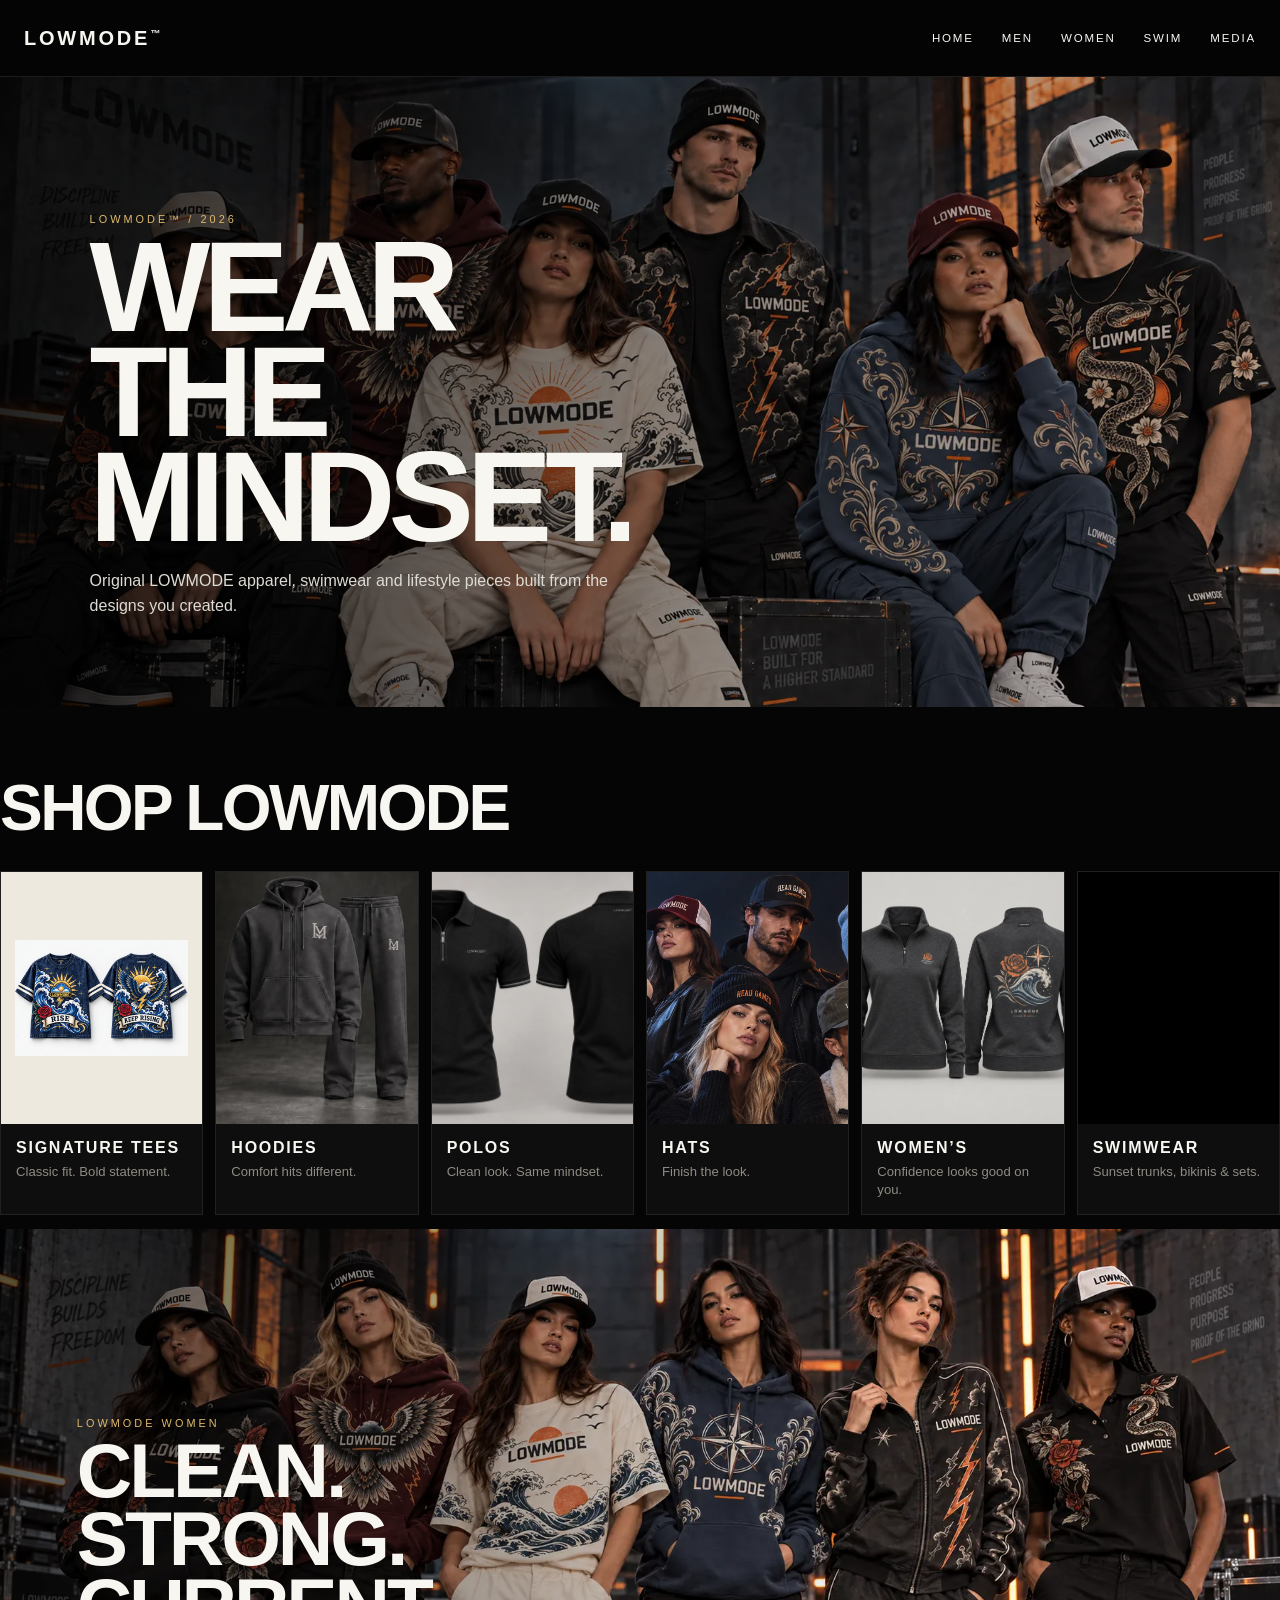
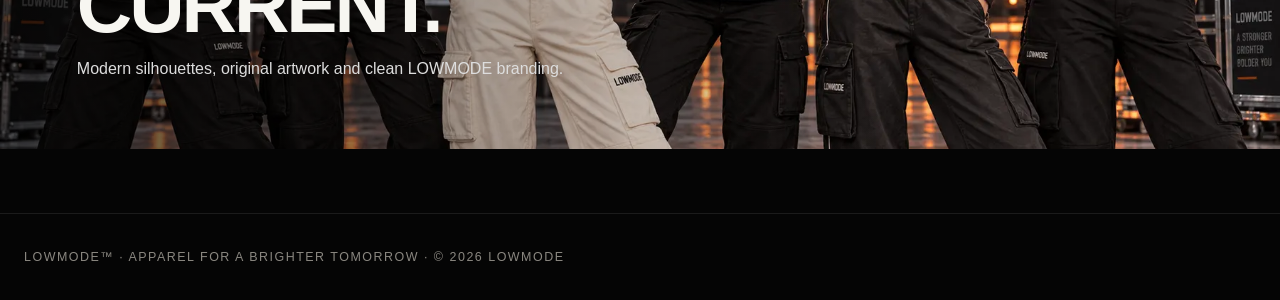
==== commit 5090b017: "Fix broken LOWMODE homepage images and mobile swim card" ====
--- a/index.html
+++ b/index.html
@@ -1,49 +1,34 @@
 <!doctype html>
 <html lang="en">
 <head>
-  <meta charset="utf-8">
-  <meta name="viewport" content="width=device-width, initial-scale=1">
-  <meta name="description" content="LOWMODE™ — modern apparel for men and women. Better clothes. Brighter days.">
-  <meta name="theme-color" content="#050505">
-  <meta http-equiv="Cache-Control" content="no-cache, no-store, must-revalidate">
-  <meta http-equiv="Pragma" content="no-cache">
-  <meta http-equiv="Expires" content="0">
-  <title>LOWMODE™ — Better Clothes. Brighter Days.</title>
-  <style>
-    *{box-sizing:border-box}html{scroll-behavior:smooth}body{margin:0;background:#050505;color:#f7f6f1;font-family:Inter,Arial,sans-serif;-webkit-font-smoothing:antialiased}a{color:inherit;text-decoration:none}img{display:block;width:100%;max-width:100%;height:auto}.shell{width:min(1440px,100%);margin:auto;padding:0 28px}
-    header{position:sticky;top:0;z-index:20;background:rgba(5,5,5,.94);backdrop-filter:blur(18px);border-bottom:1px solid #ffffff18}.nav{min-height:76px;display:flex;align-items:center;justify-content:space-between;gap:28px}.brand{font-size:clamp(1.35rem,2.2vw,2rem);font-weight:800;letter-spacing:.18em}.brand sup{font-size:.38em;vertical-align:top}.links{display:flex;align-items:center;gap:clamp(20px,3vw,44px);font-size:.72rem;letter-spacing:.18em;text-transform:uppercase;color:#d8d6d0}.links a{padding:28px 0 24px}.links a:hover{color:white}.shop-link{border:1px solid #f4f0e8!important;background:#f4f0e8;color:#090909!important;padding:12px 16px!important;font-weight:800}
-    .hero{position:relative;min-height:86vh;display:flex;align-items:flex-end;overflow:hidden;background:#090909;border-bottom:1px solid #ffffff14}.hero-bg{position:absolute;inset:0;display:flex;align-items:center;justify-content:center;background:#090909}.hero-bg img{width:100%;height:100%;object-fit:contain;object-position:center;filter:saturate(1.03) contrast(1.09) brightness(.76)}.hero:after{content:"";position:absolute;inset:0;background:linear-gradient(90deg,rgba(0,0,0,.9) 0%,rgba(0,0,0,.64) 36%,rgba(0,0,0,.18) 68%,rgba(0,0,0,.4) 100%),linear-gradient(0deg,rgba(0,0,0,.58),transparent 48%)}.hero-copy{position:relative;z-index:2;max-width:860px;padding:clamp(54px,8vw,112px) clamp(22px,6vw,84px)}.eyebrow{font-size:.69rem;letter-spacing:.34em;text-transform:uppercase;color:#d8b16a;font-weight:800}.hero h1{margin:16px 0 18px;font-size:clamp(4.8rem,10vw,9.8rem);line-height:.77;letter-spacing:-.067em;text-transform:uppercase;text-shadow:0 12px 36px rgba(0,0,0,.55)}.hero h1 span{display:block}.hero h1 .gold{color:#e2b968}.hero p{max-width:610px;color:#e4e0d9;line-height:1.65;font-size:clamp(.98rem,1.4vw,1.12rem);text-shadow:0 2px 14px #000}.cta{display:flex;gap:12px;flex-wrap:wrap;margin-top:28px}.btn{display:inline-flex;align-items:center;justify-content:center;min-height:50px;padding:0 22px;border:1px solid #ffffff5c;font-size:.72rem;font-weight:800;letter-spacing:.16em;text-transform:uppercase;transition:.2s}.btn.primary{background:#f4f0e8;color:#090909;border-color:#f4f0e8}.btn:hover{transform:translateY(-2px);box-shadow:0 12px 28px #0005}.hero-note{position:absolute;z-index:3;right:clamp(20px,4vw,52px);bottom:clamp(22px,4vw,46px);text-align:right;font-size:.68rem;letter-spacing:.26em;text-transform:uppercase;color:#f3eee5;padding:12px 14px;border:1px solid #ffffff36;background:#0007;backdrop-filter:blur(8px)}
-    .strip{border-bottom:1px solid #ffffff12}.strip-inner{display:flex;justify-content:center;gap:clamp(24px,5vw,76px);padding:22px 28px;font-size:.68rem;letter-spacing:.26em;text-transform:uppercase;color:#c9c6be;overflow-x:auto;white-space:nowrap}
-    .section{padding:78px 0}.section-head{display:flex;justify-content:space-between;align-items:end;gap:28px;margin-bottom:30px}.section-head h2{margin:0;font-size:clamp(2.3rem,5vw,5rem);line-height:.9;letter-spacing:-.045em;text-transform:uppercase}.section-head p{margin:0;max-width:440px;color:#918e87;line-height:1.6}
-    .category-grid{display:grid;grid-template-columns:repeat(6,1fr);gap:14px}.card{background:#0d0d0d;border:1px solid #ffffff12;overflow:hidden;transition:.2s}.card:hover{transform:translateY(-3px);border-color:#ffffff2e}.card-media{aspect-ratio:4/5;overflow:hidden;background:#151515;display:flex;align-items:center;justify-content:center;padding:8px}.card-media img{width:100%;height:100%;object-fit:contain;object-position:center;background:#111}.card-media.contain img{object-fit:contain;padding:8%;background:#efede7}.swim-media{position:relative;background:#111;padding:0;overflow:hidden}.swim-media iframe{width:100%;height:100%;border:0;pointer-events:none;display:block;background:#000}.card-copy{padding:17px 16px 19px}.card-copy h3{margin:0 0 6px;font-size:1rem;letter-spacing:.13em;text-transform:uppercase}.card-copy p{margin:0;color:#8e8b85;font-size:.78rem}
-    .statement{display:grid;grid-template-columns:1.2fr .8fr;min-height:560px;background:#e8e2d8;color:#080808}.statement img{width:100%;height:100%;object-fit:contain;object-position:center;background:#111}.statement-copy{padding:clamp(40px,6vw,90px);display:flex;flex-direction:column;justify-content:center}.statement-copy .eyebrow{color:#6b655c}.statement-copy h2{margin:18px 0;font-size:clamp(3.2rem,6vw,6.6rem);line-height:.85;letter-spacing:-.055em;text-transform:uppercase}.statement-copy p{max-width:520px;line-height:1.65;color:#504b44}.statement-copy .btn{border-color:#111;background:#111;color:white;width:max-content}
-    .split{display:grid;grid-template-columns:1fr 1fr;gap:14px}.feature{position:relative;min-height:600px;overflow:hidden;background:#111;display:flex;align-items:center;justify-content:center}.feature img{width:100%;height:100%;object-fit:contain;object-position:center;background:#111}.feature:after{content:"";position:absolute;inset:0;background:linear-gradient(180deg,transparent 44%,rgba(0,0,0,.82))}.feature-copy{position:absolute;z-index:2;left:28px;right:28px;bottom:28px}.feature-copy .eyebrow{color:#ddd}.feature-copy h3{margin:10px 0 12px;font-size:clamp(2.5rem,4.3vw,4.8rem);line-height:.88;text-transform:uppercase;letter-spacing:-.045em}.feature-copy p{margin:0;color:#d0cdc5;max-width:500px}
-    footer{border-top:1px solid #ffffff17;padding:44px 0 56px}.foot{display:flex;justify-content:space-between;align-items:end;gap:30px}.foot strong{font-size:1.6rem;letter-spacing:.19em}.foot p{margin:0;color:#77736d;font-size:.74rem;letter-spacing:.1em;text-transform:uppercase}
-    .brand{display:flex;align-items:center;gap:10px}.brand-emblem{width:48px!important;height:36px!important;object-fit:contain!important;flex:0 0 auto}
-    @media(max-width:1100px){.category-grid{grid-template-columns:repeat(3,1fr)}}
-    @media(max-width:1000px){.hero{min-height:82vh}.statement{grid-template-columns:1fr}.statement img{max-height:580px}.split{grid-template-columns:1fr}.feature{min-height:520px}.hero-note{display:none}}
-    @media(max-width:720px){.shell{padding:0 16px}.nav{min-height:66px;align-items:center;padding-top:10px;padding-bottom:10px;gap:14px}.brand span{display:none}.links{gap:18px;max-width:calc(100vw - 82px);overflow-x:auto;white-space:nowrap}.links a{padding:10px 0}.shop-link{padding:9px 12px!important}.hero{min-height:76vh}.hero-copy{padding:44px 20px 54px}.hero h1{font-size:clamp(4.1rem,19vw,6rem)}.hero p{max-width:94%}.section{padding:54px 0}.section-head{display:block}.section-head p{margin-top:14px}.category-grid{grid-template-columns:1fr 1fr;gap:9px}.card-copy{padding:13px 11px}.statement-copy{padding:42px 22px}.feature{min-height:460px}.foot{display:block}.foot p{margin-top:16px}}
-  </style>
+<meta charset="utf-8">
+<meta name="viewport" content="width=device-width,initial-scale=1">
+<meta name="theme-color" content="#050505">
+<meta http-equiv="Cache-Control" content="no-cache,no-store,must-revalidate">
+<meta http-equiv="Pragma" content="no-cache">
+<meta http-equiv="Expires" content="0">
+<title>LOWMODE™</title>
+<style>
+*{box-sizing:border-box}html,body{margin:0;background:#050505;color:#f7f6f1;font-family:Arial,Helvetica,sans-serif}a{color:inherit;text-decoration:none}img{display:block;max-width:100%}.shell{width:min(1440px,100%);margin:auto;padding:0 24px}header{position:sticky;top:0;z-index:50;background:#050505f2;border-bottom:1px solid #ffffff18}.nav{min-height:76px;display:flex;align-items:center;justify-content:space-between;gap:24px}.brand{font-weight:900;letter-spacing:.14em;font-size:1.25rem;white-space:nowrap}.brand sup{font-size:.5em}.links{display:flex;gap:28px;align-items:center;text-transform:uppercase;letter-spacing:.16em;font-size:.72rem;overflow-x:auto;white-space:nowrap}.hero{position:relative;min-height:70vh;display:flex;align-items:flex-end;overflow:hidden}.hero>img{position:absolute;inset:0;width:100%;height:100%;object-fit:cover;object-position:center}.hero:after{content:"";position:absolute;inset:0;background:linear-gradient(90deg,#000d,#0006 55%,#0003)}.hero-copy{position:relative;z-index:2;padding:64px 7vw 72px;max-width:760px}.hero h1{font-size:clamp(3.7rem,10vw,8rem);line-height:.82;letter-spacing:-.055em;text-transform:uppercase;margin:10px 0 18px}.hero p{max-width:560px;line-height:1.6;color:#dedbd4}.eyebrow{text-transform:uppercase;letter-spacing:.28em;font-size:.68rem;color:#ddb86d}.section{padding:64px 0}.section h2{font-size:clamp(2rem,5vw,4.4rem);margin:0 0 26px;text-transform:uppercase;letter-spacing:-.04em}.grid{display:grid;grid-template-columns:repeat(6,1fr);gap:12px}.card{background:#0e0e0e;border:1px solid #ffffff14;overflow:hidden}.media{aspect-ratio:4/5;background:#111;overflow:hidden;display:flex;align-items:center;justify-content:center}.media img{width:100%;height:100%;object-fit:cover;object-position:center}.media.contain img{object-fit:contain;background:#eee9df;padding:7%}.copy{padding:15px}.copy h3{margin:0 0 6px;text-transform:uppercase;letter-spacing:.11em;font-size:1rem}.copy p{margin:0;color:#8f8b84;font-size:.82rem;line-height:1.4}.banner{margin-top:14px;position:relative;min-height:520px;overflow:hidden}.banner img{width:100%;height:100%;position:absolute;inset:0;object-fit:cover}.banner:after{content:"";position:absolute;inset:0;background:linear-gradient(90deg,#000a,transparent 70%)}.banner-copy{position:absolute;z-index:2;left:6%;bottom:10%;max-width:560px}.banner-copy h2{margin:8px 0 12px;font-size:clamp(2.8rem,6vw,6rem);line-height:.88;text-transform:uppercase}.banner-copy p{line-height:1.6;color:#ddd}footer{border-top:1px solid #ffffff16;padding:36px 24px;color:#8a8780;font-size:.78rem;letter-spacing:.12em;text-transform:uppercase}
+@media(max-width:1100px){.grid{grid-template-columns:repeat(3,1fr)}}
+@media(max-width:720px){.shell{padding:0 10px}.nav{min-height:72px;gap:16px}.brand{font-size:1rem}.links{gap:22px;font-size:.68rem}.hero{min-height:58vh}.hero-copy{padding:44px 20px 48px}.grid{grid-template-columns:1fr 1fr;gap:8px}.section{padding:42px 0}.copy{padding:14px 12px}.media{aspect-ratio:4/5}.banner{min-height:360px}.banner-copy{left:20px;right:20px;bottom:24px}}
+</style>
 </head>
 <body>
-  <header>
-    <div class="nav shell">
-      <a class="brand" href="/"><img class="brand-emblem" src="/assets/lowmode-eagle-lm-emblem.webp?v=202609182335" alt="LOWMODE eagle LM emblem"><span>LOWMODE<sup>™</sup></span></a>
-      <nav class="links" aria-label="Main navigation"><a href="/" aria-current="page">Home</a><a href="/collection.html#men">Men</a><a href="/women.html">Women</a><a href="/swimwear.html">Swim</a><a href="/lookbook.html">Media</a><a class="shop-link" href="/collection.html#all">Shop all</a></nav>
-    </div>
-  </header>
-
-  <main>
-    <section class="hero">
-      <div class="hero-bg"><img src="/assets/lowmode-tattoo-art-collection.webp?v=202609182335" alt="LOWMODE tattoo art collection campaign"></div>
-      <div class="hero-copy"><div class="eyebrow">LOWMODE™ / Built for a higher standard</div><h1><span>Wear</span><span class="gold">the mindset.</span></h1><p>Original art. Heavyweight fits. Men’s and women’s apparel with a clean, modern edge. LOWMODE is built to stand out without chasing noise.</p><div class="cta"><a class="btn primary" href="/collection.html#men">Shop men →</a><a class="btn" href="/women.html">Shop women</a><a class="btn" href="/swimwear.html">Shop swim</a></div></div>
-      <div class="hero-note">LOWMODE Tattoo Art<br>Headline Collection / 2026</div>
-    </section>
-    <div class="strip"><div class="strip-inner"><span>Men</span><span>Women</span><span>Swimwear</span><span>Hoodies</span><span>Tees</span><span>Polos</span><span>Headwear</span><span>Accessories</span><span>Media</span></div></div>
-    <section class="section shell"><div class="section-head"><h2>Shop LOWMODE.</h2><p>Simple categories. Strong product presentation. Every piece gets room to look premium.</p></div><div class="category-grid"><a class="card" href="/collection.html#tee-shirts"><div class="card-media contain"><img src="/assets/rise-tee-front-back-v2.jpg?v=202609182335" alt="LOWMODE signature tee"></div><div class="card-copy"><h3>Signature Tees</h3><p>Classic fit. Bold statement.</p></div></a><a class="card" href="/collection.html#layers"><div class="card-media"><img src="/assets/graphite-set.webp?v=202609182335" alt="LOWMODE hoodie"></div><div class="card-copy"><h3>Hoodies</h3><p>Comfort hits different.</p></div></a><a class="card" href="/collection.html#polos"><div class="card-media"><img src="/assets/lowmode-premium-polo-collection.webp?v=202609182335" alt="LOWMODE premium polo"></div><div class="card-copy"><h3>Polos</h3><p>Clean look. Same mindset.</p></div></a><a class="card" href="/collection.html#accessories"><div class="card-media"><img src="/assets/lowmode-sunset-cap.webp?v=202609182335" alt="LOWMODE hat"></div><div class="card-copy"><h3>Hats</h3><p>Finish the look.</p></div></a><a class="card" href="/women.html"><div class="card-media"><img src="/assets/lowmode-rose-current-quarter-zip.webp?v=202609182335" alt="LOWMODE Rose Current Quarter-Zip"></div><div class="card-copy"><h3>Women’s</h3><p>Confidence looks good on you.</p></div></a><a class="card" href="/swimwear.html"><div class="card-media swim-media"><iframe src="/swimwear.html?v=202609182335" title="LOWMODE Swim Collection preview" loading="lazy" aria-hidden="true"></iframe></div><div class="card-copy"><h3>Swimwear</h3><p>Sunset trunks, bikinis & sets.</p></div></a></div></section>
-    <section class="statement"><img src="/assets/lowmode-womens-complete.webp?v=202609182335" alt="LOWMODE women modern apparel campaign"><div class="statement-copy"><div class="eyebrow">Women’s LOWMODE / Modern by design</div><h2>Clean.<br>Strong.<br>Current.</h2><p>A sharper women’s presentation built around modern silhouettes, clean branding, and pieces that can stand on their own.</p><a class="btn" href="/women.html">Shop women’s apparel →</a></div></section>
-    <section class="section shell"><div class="section-head"><h2>More than clothes.</h2><p>LOWMODE brings the same identity into graphics, headwear, campaigns and media.</p></div><div class="split"><a class="feature" href="/collection.html#tattoo"><img src="/assets/lowmode-tattoo-art-collection.webp?v=202609182335" alt="LOWMODE tattoo art collection"><div class="feature-copy"><div class="eyebrow">Original art / Men + Women</div><h3>Tattoo Art.</h3><p>Shop each look individually: roses, wings, waves, lightning and original LOWMODE artwork.</p></div></a><a class="feature" href="/lookbook.html"><img src="/assets/lowmode-mens-modern.webp?v=202609182335" alt="LOWMODE lifestyle campaign"><div class="feature-copy"><div class="eyebrow">LOWMODE Media</div><h3>The vision.</h3><p>Campaigns, lookbooks, lifestyle and the story behind the brand.</p></div></a></div></section>
-  </main>
-  <footer><div class="foot shell"><strong>LOWMODE™</strong><p>Apparel for a brighter tomorrow · © 2026 LOWMODE</p></div></footer>
+<header><div class="nav shell"><a class="brand" href="/">LOWMODE<sup>™</sup></a><nav class="links"><a href="/">Home</a><a href="/collection.html#men">Men</a><a href="/women.html">Women</a><a href="/swimwear.html">Swim</a><a href="/lookbook.html">Media</a></nav></div></header>
+<main>
+<section class="hero"><img src="/assets/lowmode-tattoo-art-collection.webp?v=202609182345" alt="LOWMODE collection"><div class="hero-copy"><div class="eyebrow">LOWMODE™ / 2026</div><h1>Wear the mindset.</h1><p>Original LOWMODE apparel, swimwear and lifestyle pieces built from the designs you created.</p></div></section>
+<section class="section shell"><h2>Shop LOWMODE</h2><div class="grid">
+<a class="card" href="/collection.html#tee-shirts"><div class="media contain"><img src="/assets/rise-tee-front-back-v2.jpg?v=202609182345" alt="LOWMODE Signature Tees"></div><div class="copy"><h3>Signature Tees</h3><p>Classic fit. Bold statement.</p></div></a>
+<a class="card" href="/collection.html#layers"><div class="media"><img src="/assets/graphite-set.webp?v=202609182345" alt="LOWMODE Hoodies"></div><div class="copy"><h3>Hoodies</h3><p>Comfort hits different.</p></div></a>
+<a class="card" href="/collection.html#polos"><div class="media"><img src="/assets/lowmode-shadow-heritage-polo.webp?v=202609182345" onerror="this.onerror=null;this.src='/assets/cobalt-pique-polo.webp?v=202609182345'" alt="LOWMODE Polos"></div><div class="copy"><h3>Polos</h3><p>Clean look. Same mindset.</p></div></a>
+<a class="card" href="/collection.html#accessories"><div class="media"><img src="/assets/lowmode-head-games.webp?v=202609182345" onerror="this.onerror=null;this.src='/assets/lowmode-pofg-head-games.webp?v=202609182345'" alt="LOWMODE Hats"></div><div class="copy"><h3>Hats</h3><p>Finish the look.</p></div></a>
+<a class="card" href="/women.html"><div class="media"><img src="/assets/lowmode-rose-current-quarter-zip.webp?v=202609182345" alt="LOWMODE Women's"></div><div class="copy"><h3>Women’s</h3><p>Confidence looks good on you.</p></div></a>
+<a class="card" href="/swimwear.html"><div class="media"><img src="/assets/lowmode-swim-reference.jpg?v=202609182345" alt="LOWMODE Swimwear"></div><div class="copy"><h3>Swimwear</h3><p>Sunset trunks, bikinis & sets.</p></div></a>
+</div>
+<div class="banner"><img src="/assets/lowmode-womens-complete.webp?v=202609182345" alt="LOWMODE women's collection"><div class="banner-copy"><div class="eyebrow">LOWMODE Women</div><h2>Clean. Strong. Current.</h2><p>Modern silhouettes, original artwork and clean LOWMODE branding.</p></div></div>
+</section>
+</main>
+<footer>LOWMODE™ · Apparel for a brighter tomorrow · © 2026 LOWMODE</footer>
 </body>
 </html>
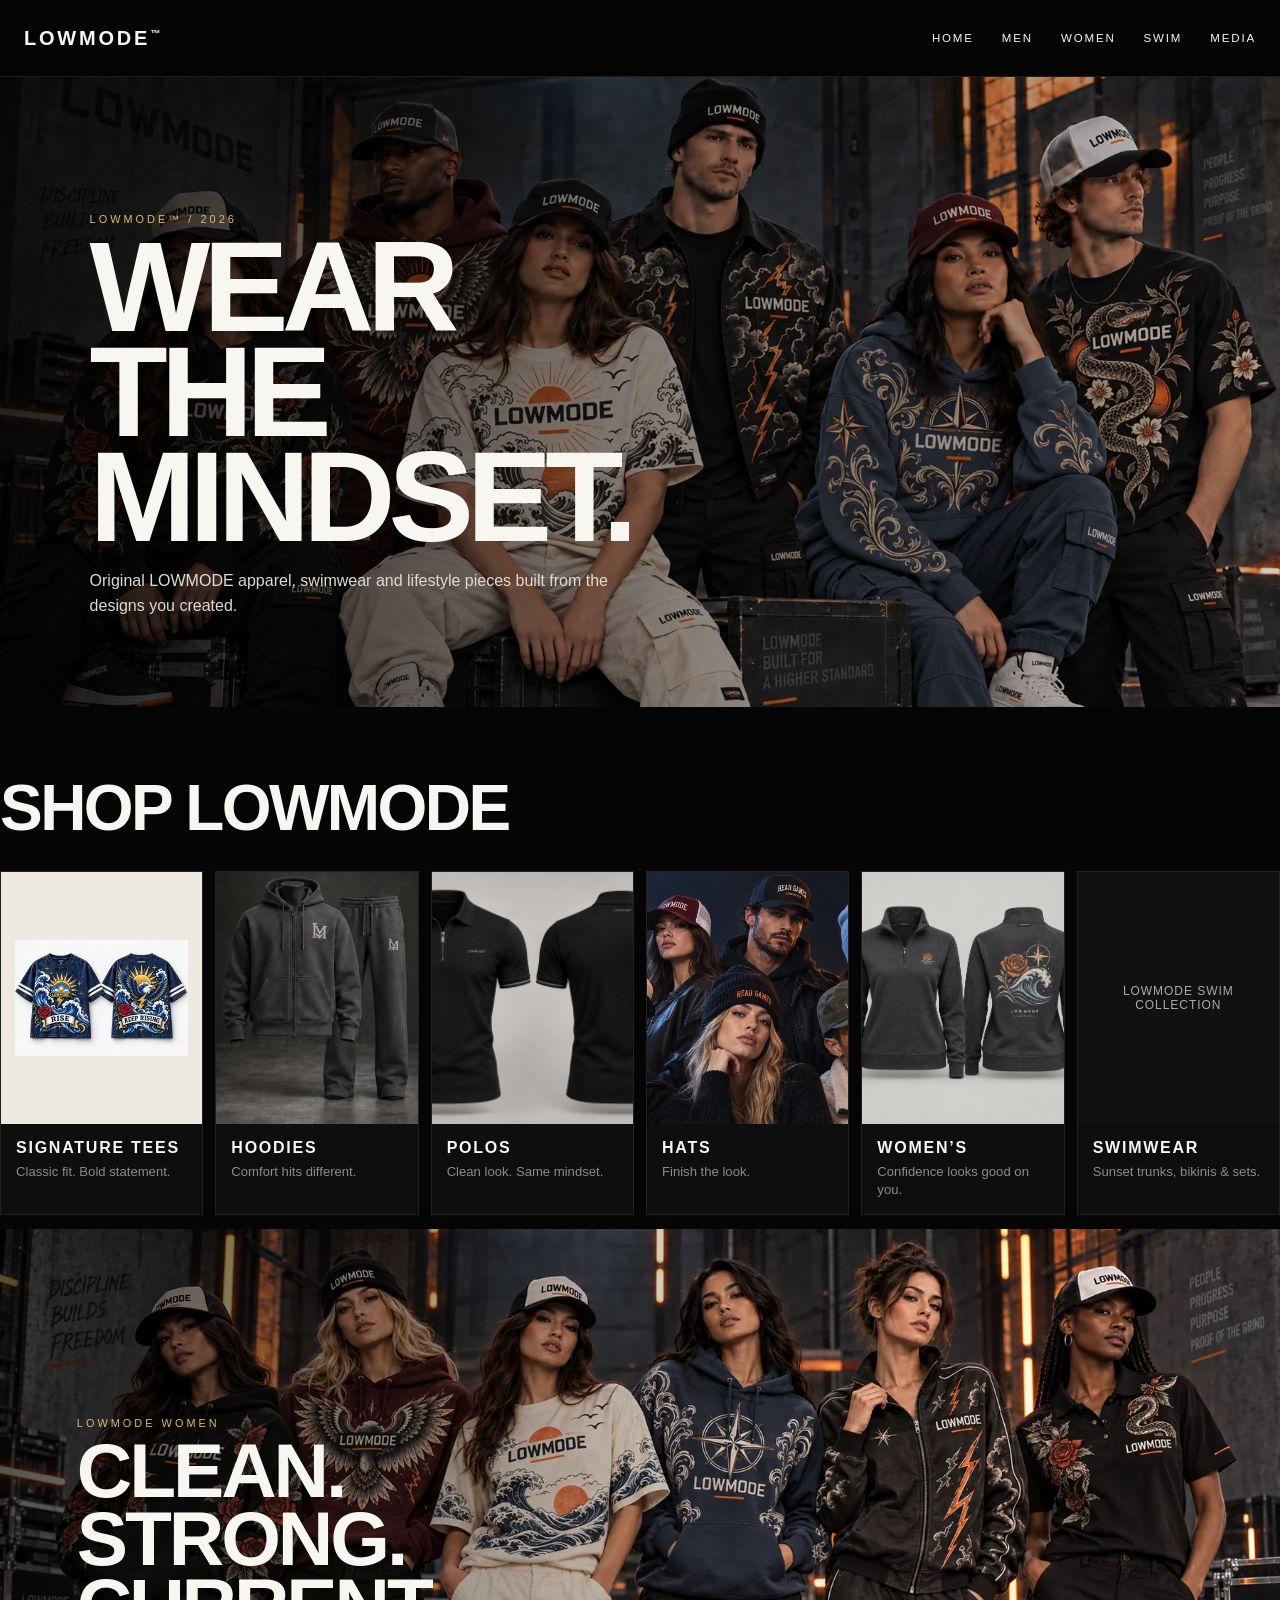
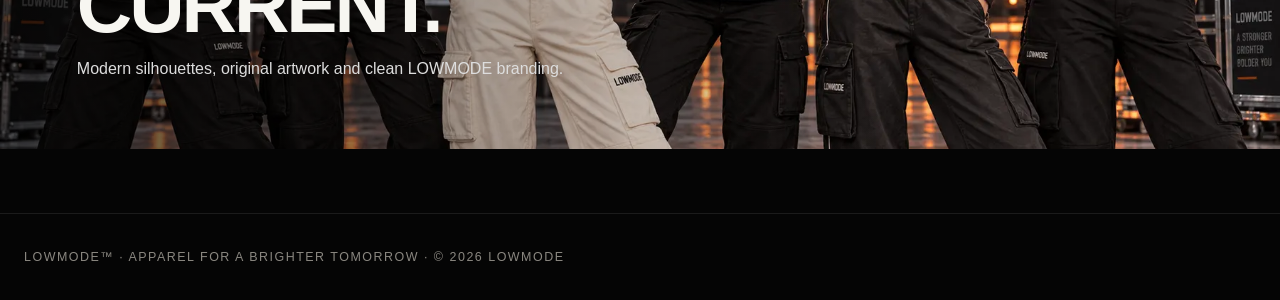
==== commit 72bbfb42: "Fix blank LOWMODE swimwear card using stored swim artwork chunks" ====
--- a/index.html
+++ b/index.html
@@ -9,7 +9,7 @@
 <meta http-equiv="Expires" content="0">
 <title>LOWMODE™</title>
 <style>
-*{box-sizing:border-box}html,body{margin:0;background:#050505;color:#f7f6f1;font-family:Arial,Helvetica,sans-serif}a{color:inherit;text-decoration:none}img{display:block;max-width:100%}.shell{width:min(1440px,100%);margin:auto;padding:0 24px}header{position:sticky;top:0;z-index:50;background:#050505f2;border-bottom:1px solid #ffffff18}.nav{min-height:76px;display:flex;align-items:center;justify-content:space-between;gap:24px}.brand{font-weight:900;letter-spacing:.14em;font-size:1.25rem;white-space:nowrap}.brand sup{font-size:.5em}.links{display:flex;gap:28px;align-items:center;text-transform:uppercase;letter-spacing:.16em;font-size:.72rem;overflow-x:auto;white-space:nowrap}.hero{position:relative;min-height:70vh;display:flex;align-items:flex-end;overflow:hidden}.hero>img{position:absolute;inset:0;width:100%;height:100%;object-fit:cover;object-position:center}.hero:after{content:"";position:absolute;inset:0;background:linear-gradient(90deg,#000d,#0006 55%,#0003)}.hero-copy{position:relative;z-index:2;padding:64px 7vw 72px;max-width:760px}.hero h1{font-size:clamp(3.7rem,10vw,8rem);line-height:.82;letter-spacing:-.055em;text-transform:uppercase;margin:10px 0 18px}.hero p{max-width:560px;line-height:1.6;color:#dedbd4}.eyebrow{text-transform:uppercase;letter-spacing:.28em;font-size:.68rem;color:#ddb86d}.section{padding:64px 0}.section h2{font-size:clamp(2rem,5vw,4.4rem);margin:0 0 26px;text-transform:uppercase;letter-spacing:-.04em}.grid{display:grid;grid-template-columns:repeat(6,1fr);gap:12px}.card{background:#0e0e0e;border:1px solid #ffffff14;overflow:hidden}.media{aspect-ratio:4/5;background:#111;overflow:hidden;display:flex;align-items:center;justify-content:center}.media img{width:100%;height:100%;object-fit:cover;object-position:center}.media.contain img{object-fit:contain;background:#eee9df;padding:7%}.copy{padding:15px}.copy h3{margin:0 0 6px;text-transform:uppercase;letter-spacing:.11em;font-size:1rem}.copy p{margin:0;color:#8f8b84;font-size:.82rem;line-height:1.4}.banner{margin-top:14px;position:relative;min-height:520px;overflow:hidden}.banner img{width:100%;height:100%;position:absolute;inset:0;object-fit:cover}.banner:after{content:"";position:absolute;inset:0;background:linear-gradient(90deg,#000a,transparent 70%)}.banner-copy{position:absolute;z-index:2;left:6%;bottom:10%;max-width:560px}.banner-copy h2{margin:8px 0 12px;font-size:clamp(2.8rem,6vw,6rem);line-height:.88;text-transform:uppercase}.banner-copy p{line-height:1.6;color:#ddd}footer{border-top:1px solid #ffffff16;padding:36px 24px;color:#8a8780;font-size:.78rem;letter-spacing:.12em;text-transform:uppercase}
+*{box-sizing:border-box}html,body{margin:0;background:#050505;color:#f7f6f1;font-family:Arial,Helvetica,sans-serif}a{color:inherit;text-decoration:none}img{display:block;max-width:100%}.shell{width:min(1440px,100%);margin:auto;padding:0 24px}header{position:sticky;top:0;z-index:50;background:#050505f2;border-bottom:1px solid #ffffff18}.nav{min-height:76px;display:flex;align-items:center;justify-content:space-between;gap:24px}.brand{font-weight:900;letter-spacing:.14em;font-size:1.25rem;white-space:nowrap}.brand sup{font-size:.5em}.links{display:flex;gap:28px;align-items:center;text-transform:uppercase;letter-spacing:.16em;font-size:.72rem;overflow-x:auto;white-space:nowrap}.hero{position:relative;min-height:70vh;display:flex;align-items:flex-end;overflow:hidden}.hero>img{position:absolute;inset:0;width:100%;height:100%;object-fit:cover;object-position:center}.hero:after{content:"";position:absolute;inset:0;background:linear-gradient(90deg,#000d,#0006 55%,#0003)}.hero-copy{position:relative;z-index:2;padding:64px 7vw 72px;max-width:760px}.hero h1{font-size:clamp(3.7rem,10vw,8rem);line-height:.82;letter-spacing:-.055em;text-transform:uppercase;margin:10px 0 18px}.hero p{max-width:560px;line-height:1.6;color:#dedbd4}.eyebrow{text-transform:uppercase;letter-spacing:.28em;font-size:.68rem;color:#ddb86d}.section{padding:64px 0}.section h2{font-size:clamp(2rem,5vw,4.4rem);margin:0 0 26px;text-transform:uppercase;letter-spacing:-.04em}.grid{display:grid;grid-template-columns:repeat(6,1fr);gap:12px}.card{background:#0e0e0e;border:1px solid #ffffff14;overflow:hidden}.media{aspect-ratio:4/5;background:#111;overflow:hidden;display:flex;align-items:center;justify-content:center}.media img{width:100%;height:100%;object-fit:cover;object-position:center}.media.contain img{object-fit:contain;background:#eee9df;padding:7%}.copy{padding:15px}.copy h3{margin:0 0 6px;text-transform:uppercase;letter-spacing:.11em;font-size:1rem}.copy p{margin:0;color:#8f8b84;font-size:.82rem;line-height:1.4}.banner{margin-top:14px;position:relative;min-height:520px;overflow:hidden}.banner img{width:100%;height:100%;position:absolute;inset:0;object-fit:cover}.banner:after{content:"";position:absolute;inset:0;background:linear-gradient(90deg,#000a,transparent 70%)}.banner-copy{position:absolute;z-index:2;left:6%;bottom:10%;max-width:560px}.banner-copy h2{margin:8px 0 12px;font-size:clamp(2.8rem,6vw,6rem);line-height:.88;text-transform:uppercase}.banner-copy p{line-height:1.6;color:#ddd}footer{border-top:1px solid #ffffff16;padding:36px 24px;color:#8a8780;font-size:.78rem;letter-spacing:.12em;text-transform:uppercase}.swim-fallback{padding:20px;text-align:center;color:#aaa;font-size:.75rem;letter-spacing:.08em;text-transform:uppercase}
 @media(max-width:1100px){.grid{grid-template-columns:repeat(3,1fr)}}
 @media(max-width:720px){.shell{padding:0 10px}.nav{min-height:72px;gap:16px}.brand{font-size:1rem}.links{gap:22px;font-size:.68rem}.hero{min-height:58vh}.hero-copy{padding:44px 20px 48px}.grid{grid-template-columns:1fr 1fr;gap:8px}.section{padding:42px 0}.copy{padding:14px 12px}.media{aspect-ratio:4/5}.banner{min-height:360px}.banner-copy{left:20px;right:20px;bottom:24px}}
 </style>
@@ -24,11 +24,14 @@
 <a class="card" href="/collection.html#polos"><div class="media"><img src="/assets/lowmode-shadow-heritage-polo.webp?v=202609182345" onerror="this.onerror=null;this.src='/assets/cobalt-pique-polo.webp?v=202609182345'" alt="LOWMODE Polos"></div><div class="copy"><h3>Polos</h3><p>Clean look. Same mindset.</p></div></a>
 <a class="card" href="/collection.html#accessories"><div class="media"><img src="/assets/lowmode-head-games.webp?v=202609182345" onerror="this.onerror=null;this.src='/assets/lowmode-pofg-head-games.webp?v=202609182345'" alt="LOWMODE Hats"></div><div class="copy"><h3>Hats</h3><p>Finish the look.</p></div></a>
 <a class="card" href="/women.html"><div class="media"><img src="/assets/lowmode-rose-current-quarter-zip.webp?v=202609182345" alt="LOWMODE Women's"></div><div class="copy"><h3>Women’s</h3><p>Confidence looks good on you.</p></div></a>
-<a class="card" href="/swimwear.html"><div class="media"><img src="/assets/lowmode-swim-reference.jpg?v=202609182345" alt="LOWMODE Swimwear"></div><div class="copy"><h3>Swimwear</h3><p>Sunset trunks, bikinis & sets.</p></div></a>
+<a class="card" href="/swimwear.html"><div class="media" id="swim-card-media"><div class="swim-fallback">Loading LOWMODE Swim…</div></div><div class="copy"><h3>Swimwear</h3><p>Sunset trunks, bikinis & sets.</p></div></a>
 </div>
 <div class="banner"><img src="/assets/lowmode-womens-complete.webp?v=202609182345" alt="LOWMODE women's collection"><div class="banner-copy"><div class="eyebrow">LOWMODE Women</div><h2>Clean. Strong. Current.</h2><p>Modern silhouettes, original artwork and clean LOWMODE branding.</p></div></div>
 </section>
 </main>
 <footer>LOWMODE™ · Apparel for a brighter tomorrow · © 2026 LOWMODE</footer>
+<script>
+(async()=>{try{const names=['/assets/swim-section-0.b64','/assets/swim-section-1.b64','/assets/swim-section-2.b64'];const parts=await Promise.all(names.map(u=>fetch(u+'?v=202609182346').then(r=>{if(!r.ok)throw new Error('swim chunk');return r.text()})));const b64=parts.join('').replace(/\s+/g,'');const img=new Image();img.alt='LOWMODE Swimwear';img.onload=()=>{const box=document.getElementById('swim-card-media');box.innerHTML='';box.appendChild(img)};img.onerror=()=>{document.querySelector('#swim-card-media .swim-fallback').textContent='LOWMODE Swim Collection'};img.src='data:image/jpeg;base64,'+b64}catch(e){const f=document.querySelector('#swim-card-media .swim-fallback');if(f)f.textContent='LOWMODE Swim Collection'}})();
+</script>
 </body>
 </html>
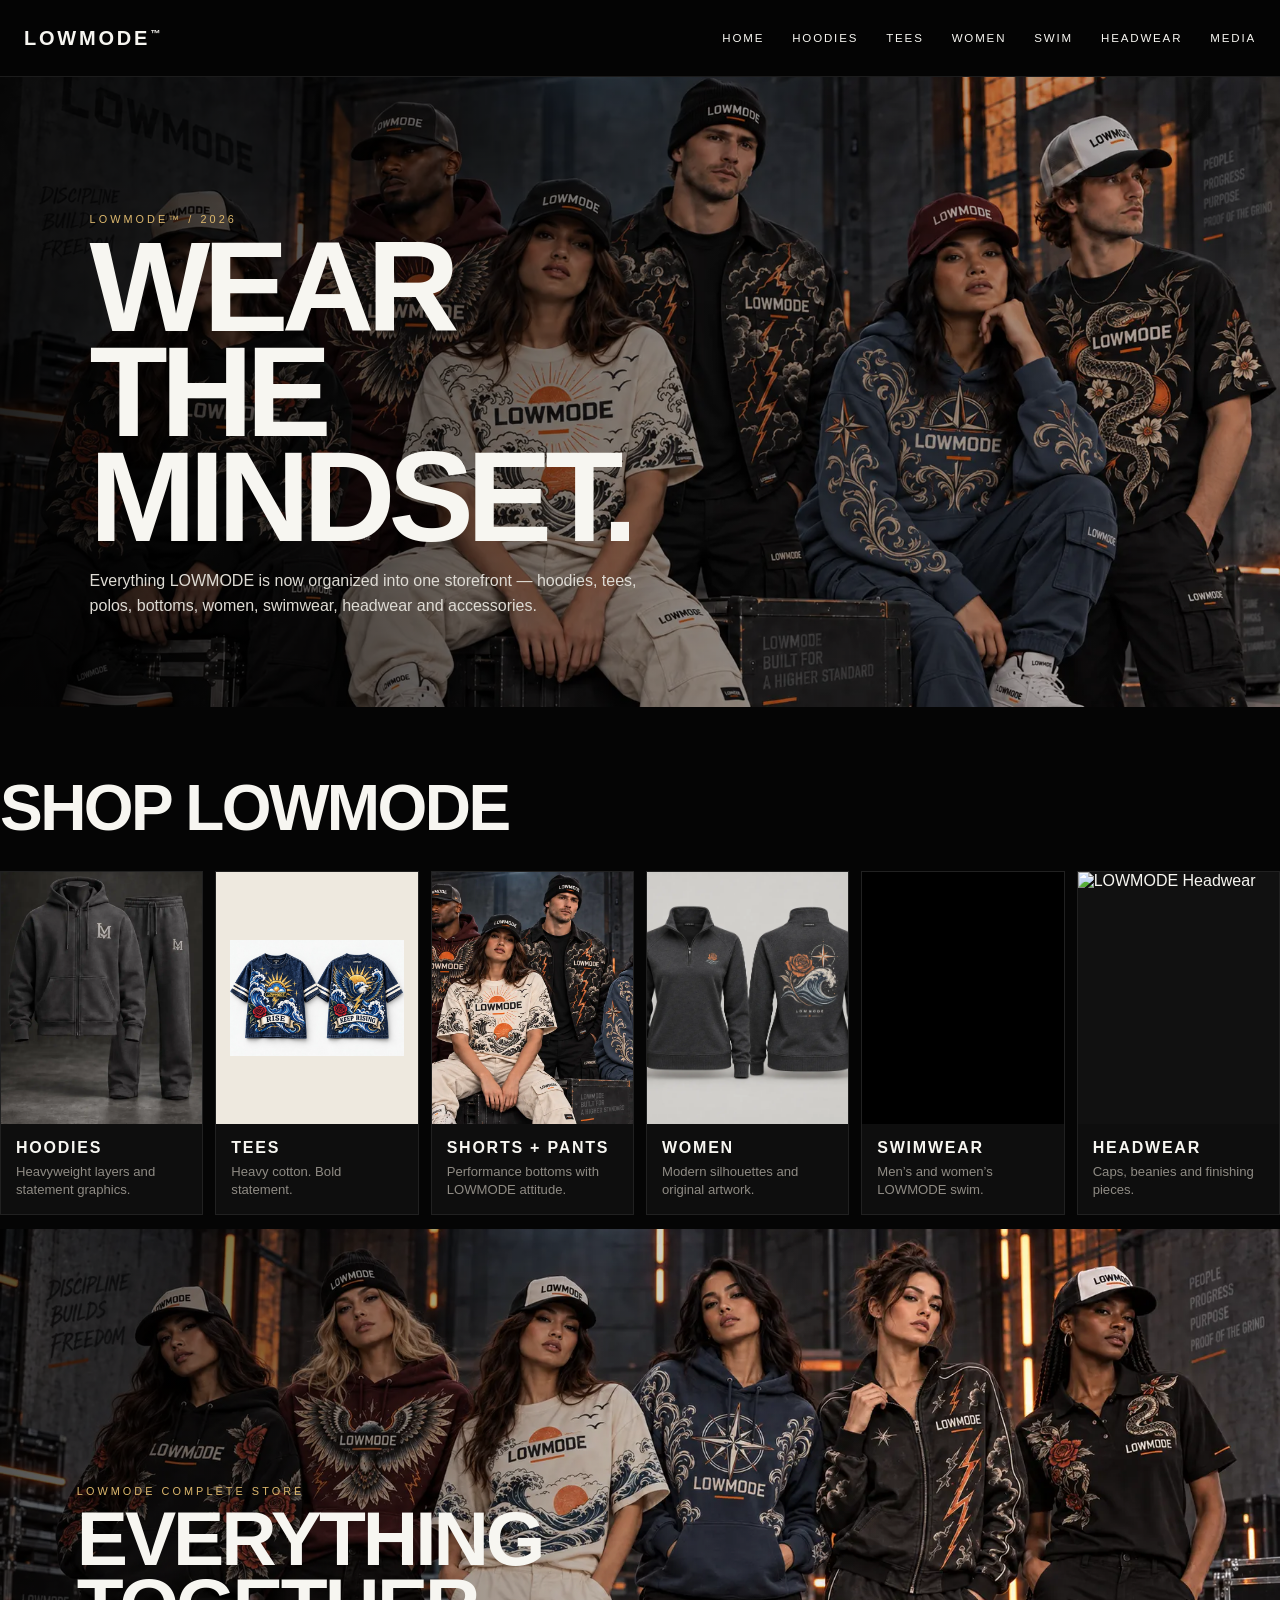
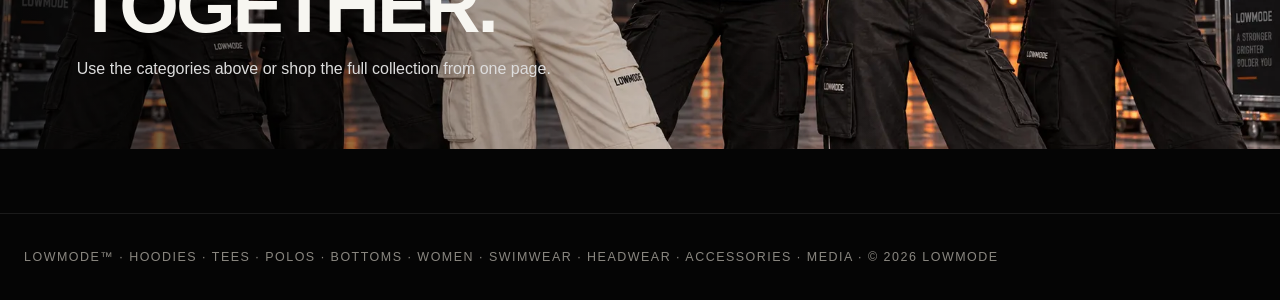
==== commit dcd9f111: "Point homepage categories to unified LOWMODE storefront" ====
--- a/index.html
+++ b/index.html
@@ -15,23 +15,20 @@
 </style>
 </head>
 <body>
-<header><div class="nav shell"><a class="brand" href="/">LOWMODE<sup>™</sup></a><nav class="links"><a href="/">Home</a><a href="/collection.html#men">Men</a><a href="/women.html">Women</a><a href="/swimwear.html">Swim</a><a href="/lookbook.html">Media</a></nav></div></header>
+<header><div class="nav shell"><a class="brand" href="/">LOWMODE<sup>™</sup></a><nav class="links"><a href="/">Home</a><a href="/collection.html#hoodies">Hoodies</a><a href="/collection.html#tees">Tees</a><a href="/collection.html#women">Women</a><a href="/collection.html#swimwear">Swim</a><a href="/collection.html#headwear">Headwear</a><a href="/lookbook.html">Media</a></nav></div></header>
 <main>
-<section class="hero"><img src="/assets/lowmode-tattoo-art-collection.webp?v=202609182345" alt="LOWMODE collection"><div class="hero-copy"><div class="eyebrow">LOWMODE™ / 2026</div><h1>Wear the mindset.</h1><p>Original LOWMODE apparel, swimwear and lifestyle pieces built from the designs you created.</p></div></section>
+<section class="hero"><img src="/assets/lowmode-tattoo-art-collection.webp?v=20260926" alt="LOWMODE collection"><div class="hero-copy"><div class="eyebrow">LOWMODE™ / 2026</div><h1>Wear the mindset.</h1><p>Everything LOWMODE is now organized into one storefront — hoodies, tees, polos, bottoms, women, swimwear, headwear and accessories.</p></div></section>
 <section class="section shell"><h2>Shop LOWMODE</h2><div class="grid">
-<a class="card" href="/collection.html#tee-shirts"><div class="media contain"><img src="/assets/rise-tee-front-back-v2.jpg?v=202609182345" alt="LOWMODE Signature Tees"></div><div class="copy"><h3>Signature Tees</h3><p>Classic fit. Bold statement.</p></div></a>
-<a class="card" href="/collection.html#layers"><div class="media"><img src="/assets/graphite-set.webp?v=202609182345" alt="LOWMODE Hoodies"></div><div class="copy"><h3>Hoodies</h3><p>Comfort hits different.</p></div></a>
-<a class="card" href="/collection.html#polos"><div class="media"><img src="/assets/lowmode-shadow-heritage-polo.webp?v=202609182345" onerror="this.onerror=null;this.src='/assets/cobalt-pique-polo.webp?v=202609182345'" alt="LOWMODE Polos"></div><div class="copy"><h3>Polos</h3><p>Clean look. Same mindset.</p></div></a>
-<a class="card" href="/collection.html#accessories"><div class="media"><img src="/assets/lowmode-head-games.webp?v=202609182345" onerror="this.onerror=null;this.src='/assets/lowmode-pofg-head-games.webp?v=202609182345'" alt="LOWMODE Hats"></div><div class="copy"><h3>Hats</h3><p>Finish the look.</p></div></a>
-<a class="card" href="/women.html"><div class="media"><img src="/assets/lowmode-rose-current-quarter-zip.webp?v=202609182345" alt="LOWMODE Women's"></div><div class="copy"><h3>Women’s</h3><p>Confidence looks good on you.</p></div></a>
-<a class="card" href="/swimwear.html"><div class="media" id="swim-card-media"><div class="swim-fallback">Loading LOWMODE Swim…</div></div><div class="copy"><h3>Swimwear</h3><p>Sunset trunks, bikinis & sets.</p></div></a>
+<a class="card" href="/collection.html#hoodies"><div class="media"><img src="/assets/graphite-set.webp?v=20260926" alt="LOWMODE Hoodies"></div><div class="copy"><h3>Hoodies</h3><p>Heavyweight layers and statement graphics.</p></div></a>
+<a class="card" href="/collection.html#tees"><div class="media contain"><img src="/assets/rise-tee-front-back-v2.jpg?v=20260926" alt="LOWMODE Tees"></div><div class="copy"><h3>Tees</h3><p>Heavy cotton. Bold statement.</p></div></a>
+<a class="card" href="/collection.html#shorts"><div class="media"><img src="/assets/lowmode-tattoo-art-collection.webp?v=20260926" alt="LOWMODE Shorts"></div><div class="copy"><h3>Shorts + Pants</h3><p>Performance bottoms with LOWMODE attitude.</p></div></a>
+<a class="card" href="/collection.html#women"><div class="media"><img src="/assets/lowmode-rose-current-quarter-zip.webp?v=20260926" alt="LOWMODE Women's"></div><div class="copy"><h3>Women</h3><p>Modern silhouettes and original artwork.</p></div></a>
+<a class="card" href="/collection.html#swimwear"><div class="media"><img src="/assets/lowmode-swim-reference.jpg?v=20260926" alt="LOWMODE Swimwear"></div><div class="copy"><h3>Swimwear</h3><p>Men’s and women’s LOWMODE swim.</p></div></a>
+<a class="card" href="/collection.html#headwear"><div class="media"><img src="/assets/lowmode-sunset-cap.webp?v=20260926" alt="LOWMODE Headwear"></div><div class="copy"><h3>Headwear</h3><p>Caps, beanies and finishing pieces.</p></div></a>
 </div>
-<div class="banner"><img src="/assets/lowmode-womens-complete.webp?v=202609182345" alt="LOWMODE women's collection"><div class="banner-copy"><div class="eyebrow">LOWMODE Women</div><h2>Clean. Strong. Current.</h2><p>Modern silhouettes, original artwork and clean LOWMODE branding.</p></div></div>
+<div class="banner"><img src="/assets/lowmode-womens-complete.webp?v=20260926" alt="LOWMODE collection"><div class="banner-copy"><div class="eyebrow">LOWMODE Complete Store</div><h2>Everything together.</h2><p>Use the categories above or shop the full collection from one page.</p></div></div>
 </section>
 </main>
-<footer>LOWMODE™ · Apparel for a brighter tomorrow · © 2026 LOWMODE</footer>
-<script>
-(async()=>{try{const names=['/assets/swim-section-0.b64','/assets/swim-section-1.b64','/assets/swim-section-2.b64'];const parts=await Promise.all(names.map(u=>fetch(u+'?v=202609182346').then(r=>{if(!r.ok)throw new Error('swim chunk');return r.text()})));const b64=parts.join('').replace(/\s+/g,'');const img=new Image();img.alt='LOWMODE Swimwear';img.onload=()=>{const box=document.getElementById('swim-card-media');box.innerHTML='';box.appendChild(img)};img.onerror=()=>{document.querySelector('#swim-card-media .swim-fallback').textContent='LOWMODE Swim Collection'};img.src='data:image/jpeg;base64,'+b64}catch(e){const f=document.querySelector('#swim-card-media .swim-fallback');if(f)f.textContent='LOWMODE Swim Collection'}})();
-</script>
+<footer>LOWMODE™ · Hoodies · Tees · Polos · Bottoms · Women · Swimwear · Headwear · Accessories · Media · © 2026 LOWMODE</footer>
 </body>
 </html>
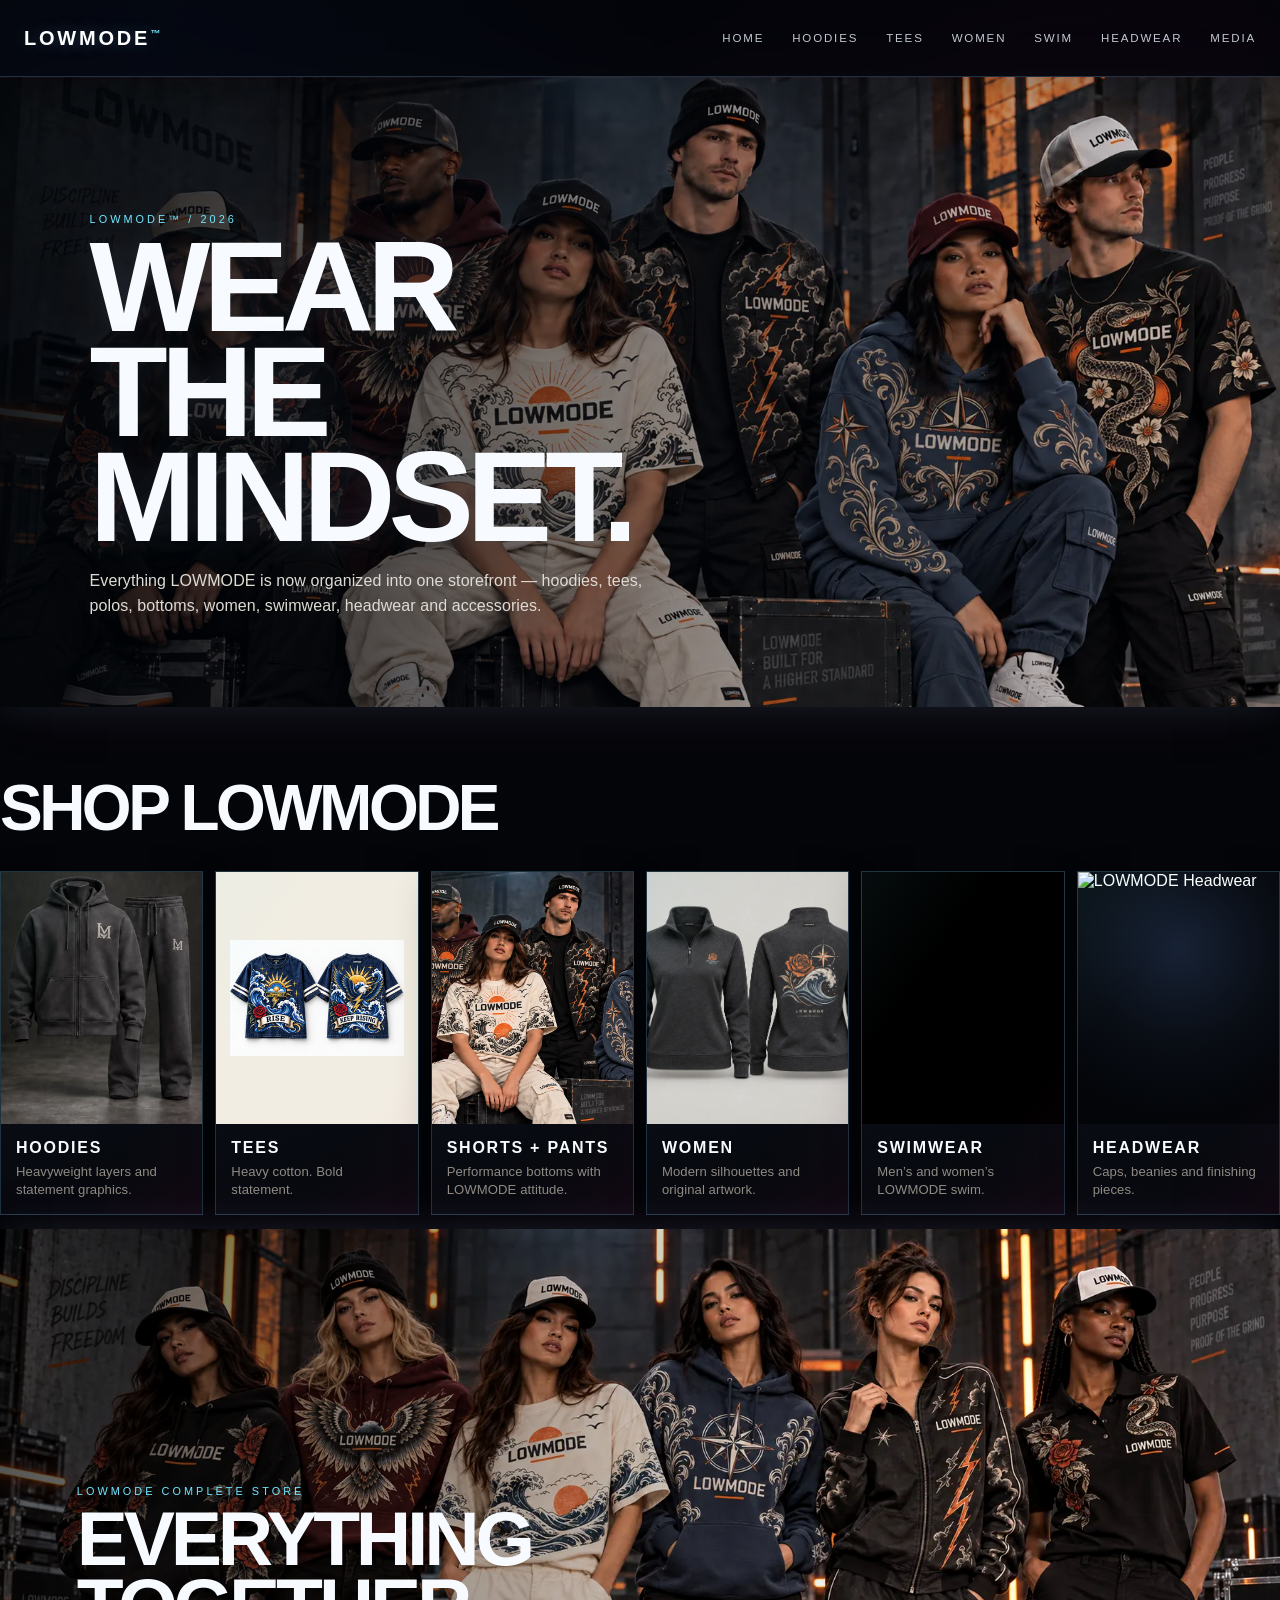
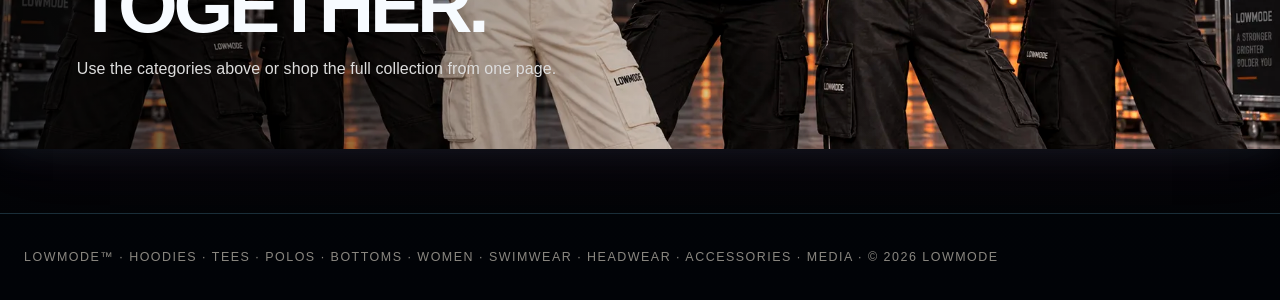
==== commit 11322c46: "Apply futuristic LOWMODE visual system to homepage" ====
--- a/index.html
+++ b/index.html
@@ -13,6 +13,7 @@
 @media(max-width:1100px){.grid{grid-template-columns:repeat(3,1fr)}}
 @media(max-width:720px){.shell{padding:0 10px}.nav{min-height:72px;gap:16px}.brand{font-size:1rem}.links{gap:22px;font-size:.68rem}.hero{min-height:58vh}.hero-copy{padding:44px 20px 48px}.grid{grid-template-columns:1fr 1fr;gap:8px}.section{padding:42px 0}.copy{padding:14px 12px}.media{aspect-ratio:4/5}.banner{min-height:360px}.banner-copy{left:20px;right:20px;bottom:24px}}
 </style>
+<link rel="stylesheet" href="/future.css?v=20260926-future1">
 </head>
 <body>
 <header><div class="nav shell"><a class="brand" href="/">LOWMODE<sup>™</sup></a><nav class="links"><a href="/">Home</a><a href="/collection.html#hoodies">Hoodies</a><a href="/collection.html#tees">Tees</a><a href="/collection.html#women">Women</a><a href="/collection.html#swimwear">Swim</a><a href="/collection.html#headwear">Headwear</a><a href="/lookbook.html">Media</a></nav></div></header>
--- a/future.css
+++ b/future.css
@@ -0,0 +1,157 @@
+/* LOWMODE futuristic visual system — 2026 */
+:root{
+  --lm-bg:#030407;
+  --lm-panel:rgba(10,14,22,.86);
+  --lm-panel-2:rgba(16,20,30,.88);
+  --lm-line:rgba(125,220,255,.20);
+  --lm-line-hot:rgba(255,47,147,.28);
+  --lm-cyan:#72e7ff;
+  --lm-blue:#4f8cff;
+  --lm-pink:#ff2f93;
+  --lm-text:#f7fbff;
+  --lm-muted:#9aa8b7;
+  --lm-glow:0 0 34px rgba(114,231,255,.10),0 0 72px rgba(255,47,147,.06);
+}
+html{background:var(--lm-bg)}
+body{
+  background:
+    radial-gradient(circle at 12% 0%,rgba(79,140,255,.13),transparent 32rem),
+    radial-gradient(circle at 88% 8%,rgba(255,47,147,.10),transparent 30rem),
+    linear-gradient(180deg,#05070b 0%,#020306 100%)!important;
+  color:var(--lm-text)!important;
+  font-family:Inter,"Helvetica Neue",Arial,sans-serif!important;
+  letter-spacing:.005em;
+}
+body:before{
+  content:"";position:fixed;inset:0;pointer-events:none;z-index:9999;opacity:.10;
+  background:repeating-linear-gradient(180deg,rgba(255,255,255,.035) 0,rgba(255,255,255,.035) 1px,transparent 1px,transparent 5px);
+  mix-blend-mode:soft-light;
+}
+::selection{background:var(--lm-cyan);color:#020306}
+a,button{transition:all .22s ease}
+img{image-rendering:auto;filter:saturate(1.04) contrast(1.035)}
+
+/* chrome */
+header,.site-header{
+  background:rgba(3,5,9,.78)!important;
+  border-bottom:1px solid var(--lm-line)!important;
+  box-shadow:0 10px 34px rgba(0,0,0,.28),0 1px 0 rgba(255,47,147,.08)!important;
+  backdrop-filter:blur(22px) saturate(145%)!important;
+  -webkit-backdrop-filter:blur(22px) saturate(145%)!important;
+}
+.announcement{
+  background:linear-gradient(90deg,var(--lm-cyan),#b5d8ff 42%,#ff83c3)!important;
+  color:#020306!important;
+  border:0!important;
+  box-shadow:0 0 32px rgba(114,231,255,.20);
+}
+.brand,.wordmark,.footer-brand{
+  color:#fff!important;
+  text-shadow:0 0 16px rgba(114,231,255,.28),0 0 28px rgba(255,47,147,.12);
+}
+.brand sup,.wordmark sup{color:var(--lm-cyan)!important}
+.links a,.nav-links a{color:#dfe8f2!important;opacity:.86}
+.links a:hover,.nav-links a:hover{color:#fff!important;opacity:1;text-shadow:0 0 12px rgba(114,231,255,.5)}
+.nav-cta,.button{
+  border:1px solid rgba(114,231,255,.75)!important;
+  background:linear-gradient(135deg,rgba(114,231,255,.96),rgba(143,173,255,.94))!important;
+  color:#031019!important;
+  box-shadow:0 0 24px rgba(114,231,255,.18)!important;
+}
+.nav-cta:hover,.button:hover{transform:translateY(-2px);box-shadow:0 0 34px rgba(114,231,255,.35)!important}
+.button.ghost{background:rgba(3,8,14,.35)!important;color:#fff!important}
+
+/* large typography */
+.display,.hero h1,.shop-hero h1,.women-hero h1,.banner-copy h2,.featured-copy h2,.cat-head h2,.section h2{
+  font-weight:900!important;
+  letter-spacing:-.055em!important;
+  text-wrap:balance;
+}
+.eyebrow,.collection-count,.tag,.filter-status,.cat-head span{
+  color:var(--lm-cyan)!important;
+  text-shadow:0 0 12px rgba(114,231,255,.22);
+}
+
+/* imagery */
+.hero,.banner,.hero-strip img,.featured-card,.women-visual,.lookbook-media{
+  border-color:var(--lm-line)!important;
+  box-shadow:var(--lm-glow)!important;
+}
+.hero:after{
+  background:linear-gradient(90deg,rgba(1,4,8,.90),rgba(3,7,14,.38) 58%,rgba(3,7,14,.12))!important;
+}
+.hero-copy{filter:drop-shadow(0 10px 24px rgba(0,0,0,.35))}
+.hero h1,.shop-hero h1,.women-hero h1{
+  text-shadow:0 0 28px rgba(114,231,255,.10),0 0 52px rgba(255,47,147,.06);
+}
+
+/* cards and grids */
+.card,.product-card,.category-card,.women-card,.lookbook-card,.featured-card,.brand-panel,.collection-end{
+  position:relative;
+  background:linear-gradient(160deg,rgba(16,21,31,.94),rgba(5,7,12,.96))!important;
+  border:1px solid var(--lm-line)!important;
+  box-shadow:0 14px 36px rgba(0,0,0,.24),inset 0 1px 0 rgba(255,255,255,.025);
+}
+.card:before,.product-card:before,.category-card:before,.women-card:before,.lookbook-card:before,.featured-card:before{
+  content:"";position:absolute;inset:0;pointer-events:none;z-index:2;
+  background:linear-gradient(125deg,rgba(114,231,255,.055),transparent 30%,transparent 72%,rgba(255,47,147,.045));
+}
+.card:hover,.product-card:hover,.category-card:hover,.women-card:hover,.lookbook-card:hover{
+  transform:translateY(-5px)!important;
+  border-color:rgba(114,231,255,.52)!important;
+  box-shadow:0 18px 44px rgba(0,0,0,.34),0 0 28px rgba(114,231,255,.10),0 0 40px rgba(255,47,147,.05)!important;
+}
+.media,.product-media,.category-media,.women-card .media,.lookbook-media{
+  background:radial-gradient(circle at 50% 30%,#172235 0%,#090d14 48%,#030509 84%)!important;
+}
+.media img,.product-media img,.category-media img,.women-card img,.lookbook-media img{
+  transition:transform .35s cubic-bezier(.2,.8,.2,1),filter .35s ease!important;
+}
+.card:hover img,.product-card:hover img,.category-card:hover img,.women-card:hover img,.lookbook-card:hover img{
+  transform:scale(1.018)!important;filter:saturate(1.08) contrast(1.055)!important;
+}
+.copy,.meta,.product-meta,.category-meta,.women-card .meta{position:relative;z-index:3}
+.price,.featured-price{color:var(--lm-pink)!important;text-shadow:0 0 14px rgba(255,47,147,.18)}
+
+/* collection */
+.jump,.filter-bar{
+  background:rgba(3,5,9,.86)!important;
+  border-color:var(--lm-line)!important;
+  backdrop-filter:blur(18px) saturate(150%)!important;
+}
+.jump a,.filter-button,.women-strip span{
+  border:1px solid rgba(114,231,255,.18)!important;
+  background:rgba(7,11,18,.72)!important;
+  color:#dfeaff!important;
+}
+.jump a:hover,.filter-button:hover,.filter-button.is-active,.women-strip span:hover{
+  border-color:rgba(114,231,255,.58)!important;
+  background:linear-gradient(135deg,rgba(114,231,255,.13),rgba(255,47,147,.09))!important;
+  color:#fff!important;
+  box-shadow:0 0 18px rgba(114,231,255,.08);
+}
+.cat{position:relative}
+.cat:before{content:"";display:block;height:1px;background:linear-gradient(90deg,transparent,var(--lm-cyan),var(--lm-pink),transparent);opacity:.32;margin-bottom:18px}
+.cat-head{border-color:rgba(114,231,255,.14)!important}
+.media:after{color:rgba(230,244,255,.68)!important;text-shadow:0 0 8px rgba(114,231,255,.24)}
+
+/* women + lookbook */
+.women-visual{background-color:#05080d!important}
+.women-card .tag,.shop-link{color:var(--lm-cyan)!important;border-color:var(--lm-cyan)!important}
+.lookbook-grid{gap:14px!important}
+.lookbook-card figcaption{background:linear-gradient(180deg,rgba(12,17,25,.98),rgba(4,7,11,.98))!important;border-top:1px solid var(--lm-line)!important}
+
+/* footer */
+footer,.site-footer{border-color:var(--lm-line)!important;background:rgba(2,4,7,.86)!important}
+.footer-meta{color:var(--lm-muted)!important}
+
+/* swim page */
+.wrap{background:radial-gradient(circle at 50% 0%,rgba(79,140,255,.12),transparent 38rem),#030407!important;padding:18px!important}
+.wrap img{border:1px solid var(--lm-line)!important;box-shadow:var(--lm-glow)!important;border-radius:2px}
+
+@media(max-width:720px){
+  body:before{opacity:.07}
+  .card:hover,.product-card:hover,.category-card:hover,.women-card:hover,.lookbook-card:hover{transform:none!important}
+  .hero-copy{padding-bottom:54px!important}
+}
+@media(prefers-reduced-motion:reduce){*{scroll-behavior:auto!important;transition:none!important;animation:none!important}}
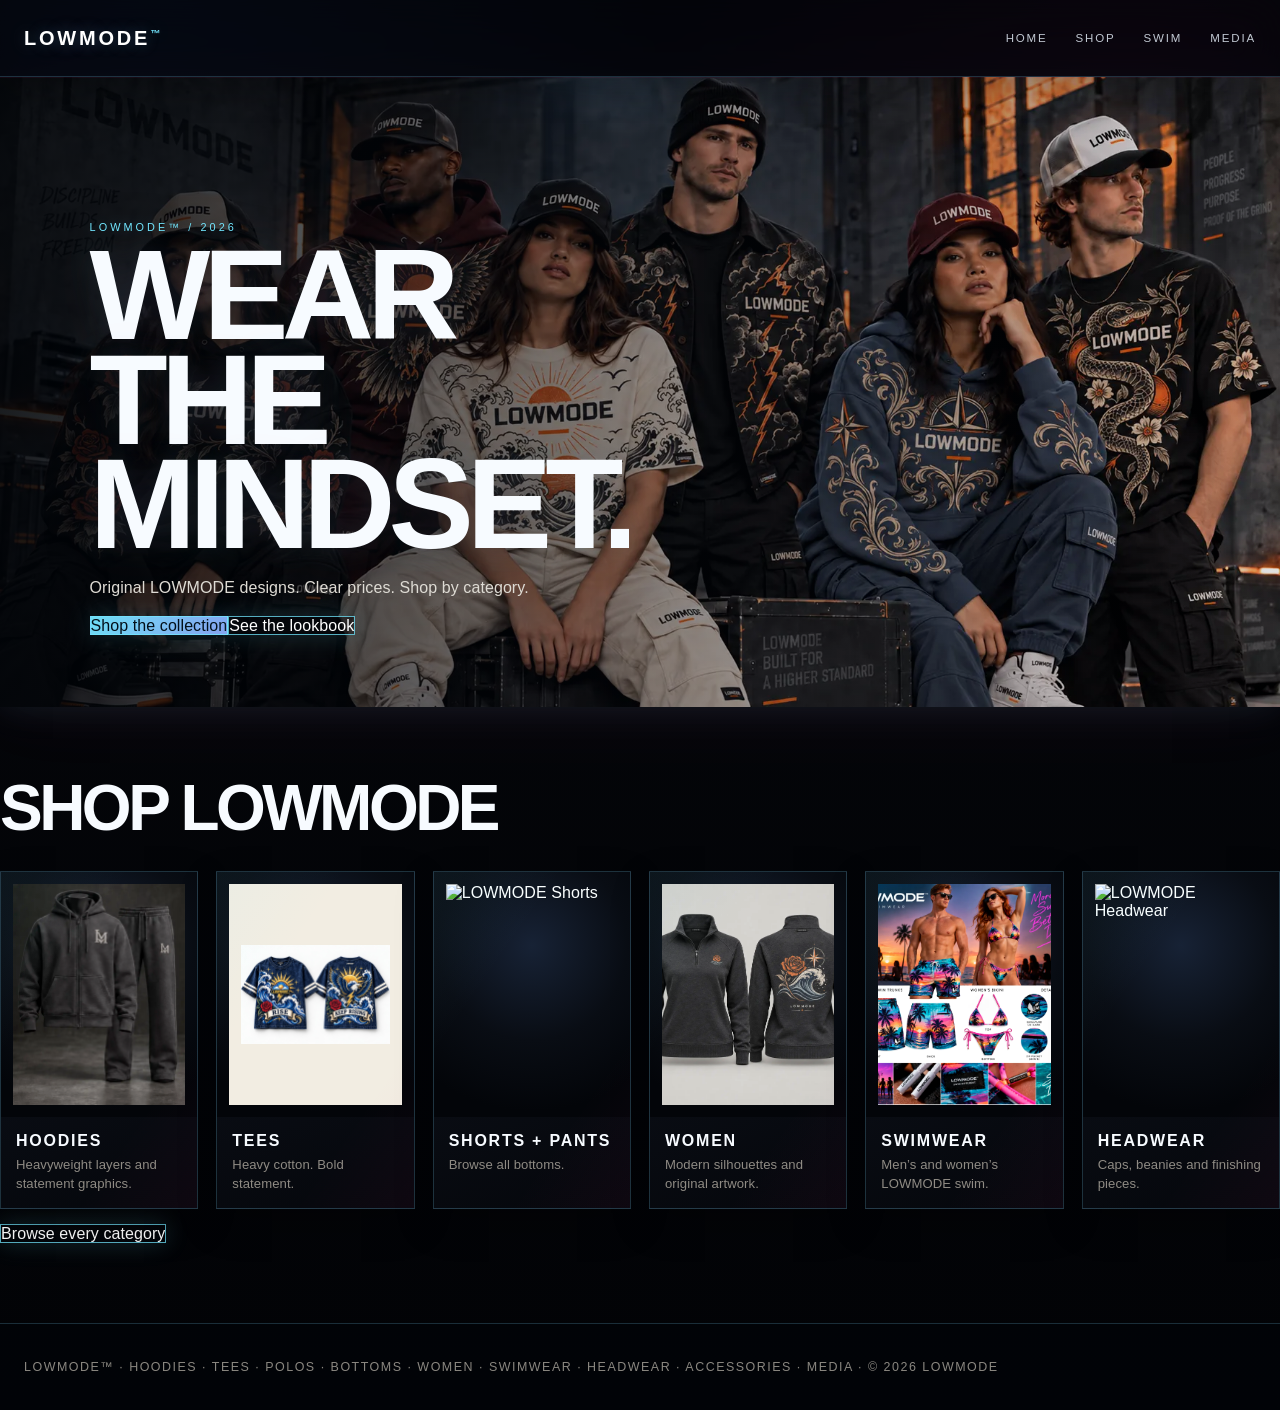
==== commit 8819653a: "Simplify LOWMODE home shopping flow" ====
--- a/index.html
+++ b/index.html
@@ -16,18 +16,18 @@
 <link rel="stylesheet" href="/future.css?v=20260926-future1">
 </head>
 <body>
-<header><div class="nav shell"><a class="brand" href="/">LOWMODE<sup>™</sup></a><nav class="links"><a href="/">Home</a><a href="/collection.html#hoodies">Hoodies</a><a href="/collection.html#tees">Tees</a><a href="/collection.html#women">Women</a><a href="/collection.html#swimwear">Swim</a><a href="/collection.html#headwear">Headwear</a><a href="/lookbook.html">Media</a></nav></div></header>
+<header><div class="nav shell"><a class="brand" href="/">LOWMODE<sup>™</sup></a><nav class="links" aria-label="Main navigation"><a href="/">Home</a><a href="/collection.html#catalog">Shop</a><a href="/collection.html#swimwear">Swim</a><a href="/lookbook.html">Media</a></nav></div></header>
 <main>
-<section class="hero"><img src="/assets/lowmode-tattoo-art-collection.webp?v=20260926" alt="LOWMODE collection"><div class="hero-copy"><div class="eyebrow">LOWMODE™ / 2026</div><h1>Wear the mindset.</h1><p>Everything LOWMODE is now organized into one storefront — hoodies, tees, polos, bottoms, women, swimwear, headwear and accessories.</p></div></section>
+<section class="hero"><img src="/assets/lowmode-tattoo-art-collection.webp?v=20260926" alt="LOWMODE collection"><div class="hero-copy"><div class="eyebrow">LOWMODE™ / 2026</div><h1>Wear the mindset.</h1><p>Original LOWMODE designs. Clear prices. Shop by category.</p><div class="hero-actions"><a class="button" href="/collection.html#catalog">Shop the collection</a><a class="button ghost" href="/lookbook.html">See the lookbook</a></div></div></section>
 <section class="section shell"><h2>Shop LOWMODE</h2><div class="grid">
 <a class="card" href="/collection.html#hoodies"><div class="media"><img src="/assets/graphite-set.webp?v=20260926" alt="LOWMODE Hoodies"></div><div class="copy"><h3>Hoodies</h3><p>Heavyweight layers and statement graphics.</p></div></a>
 <a class="card" href="/collection.html#tees"><div class="media contain"><img src="/assets/rise-tee-front-back-v2.jpg?v=20260926" alt="LOWMODE Tees"></div><div class="copy"><h3>Tees</h3><p>Heavy cotton. Bold statement.</p></div></a>
-<a class="card" href="/collection.html#shorts"><div class="media"><img src="/assets/lowmode-tattoo-art-collection.webp?v=20260926" alt="LOWMODE Shorts"></div><div class="copy"><h3>Shorts + Pants</h3><p>Performance bottoms with LOWMODE attitude.</p></div></a>
+<a class="card" href="/collection.html#shorts"><div class="media"><img src="/assets/lowmode-miami-racing-shorts.jpg" alt="LOWMODE Shorts"></div><div class="copy"><h3>Shorts + Pants</h3><p>Browse all bottoms.</p></div></a>
 <a class="card" href="/collection.html#women"><div class="media"><img src="/assets/lowmode-rose-current-quarter-zip.webp?v=20260926" alt="LOWMODE Women's"></div><div class="copy"><h3>Women</h3><p>Modern silhouettes and original artwork.</p></div></a>
-<a class="card" href="/collection.html#swimwear"><div class="media"><img src="/assets/lowmode-swim-reference.jpg?v=20260926" alt="LOWMODE Swimwear"></div><div class="copy"><h3>Swimwear</h3><p>Men’s and women’s LOWMODE swim.</p></div></a>
+<a class="card" href="/collection.html#swimwear"><div class="media"><img src="/assets/lowmode-miami-sunset-swimwear.webp" alt="LOWMODE Miami Sunset swimwear collection"></div><div class="copy"><h3>Swimwear</h3><p>Men’s and women’s LOWMODE swim.</p></div></a>
 <a class="card" href="/collection.html#headwear"><div class="media"><img src="/assets/lowmode-sunset-cap.webp?v=20260926" alt="LOWMODE Headwear"></div><div class="copy"><h3>Headwear</h3><p>Caps, beanies and finishing pieces.</p></div></a>
 </div>
-<div class="banner"><img src="/assets/lowmode-womens-complete.webp?v=20260926" alt="LOWMODE collection"><div class="banner-copy"><div class="eyebrow">LOWMODE Complete Store</div><h2>Everything together.</h2><p>Use the categories above or shop the full collection from one page.</p></div></div>
+<p class="all-products"><a class="button ghost" href="/collection.html#catalog">Browse every category</a></p>
 </section>
 </main>
 <footer>LOWMODE™ · Hoodies · Tees · Polos · Bottoms · Women · Swimwear · Headwear · Accessories · Media · © 2026 LOWMODE</footer>
--- a/future.css
+++ b/future.css
@@ -155,3 +155,24 @@
   .hero-copy{padding-bottom:54px!important}
 }
 @media(prefers-reduced-motion:reduce){*{scroll-behavior:auto!important;transition:none!important;animation:none!important}}
+
+/* Crisp storefront finish */
+.brand-emblem{display:none!important}
+.nav-links{min-width:0;max-width:100%;overflow-x:auto;white-space:nowrap;scrollbar-width:thin;gap:clamp(12px,1.7vw,24px)}
+.nav-links a,.nav-cta{font-size:.75rem;letter-spacing:.11em}
+.jump-inner{gap:10px}
+.jump a{display:inline-flex;min-height:42px;align-items:center;padding:9px 13px;font-size:.72rem;letter-spacing:.1em}
+.grid{gap:18px}
+.card{border-color:rgba(185,220,255,.18);transition:transform .2s ease,border-color .2s ease,box-shadow .2s ease}
+.card:hover{transform:translateY(-3px);border-color:rgba(185,220,255,.55);box-shadow:0 18px 38px rgba(0,0,0,.32)}
+.media{background:radial-gradient(circle at 50% 30%,#172c43 0,#0a1019 56%,#07090c 100%);padding:12px}
+.media-swim{padding:0;background:#07121d}
+.media-swim img{width:100%;height:100%;object-fit:cover;transition:transform .25s ease}
+.card:hover .media-swim img{transform:scale(1.025)}
+.meta{padding:16px}
+.meta h3{font-size:1rem;letter-spacing:.02em;line-height:1.25}
+.price{font-size:1.2rem}
+.meta p{font-size:.875rem;line-height:1.5;color:#c0c2c6}
+.tag{font-size:.7rem;color:#a9e7ff}
+@media(max-width:760px){.nav-links{gap:14px}.nav-links a,.nav-cta{font-size:.68rem}.grid{gap:12px}.media{padding:8px}.media-swim{padding:0}.meta{padding:14px}.meta p{font-size:.875rem}}
+@media(prefers-reduced-motion:reduce){.card,.media-swim img,.nav-cta{transition:none!important}.card:hover{transform:none}}
